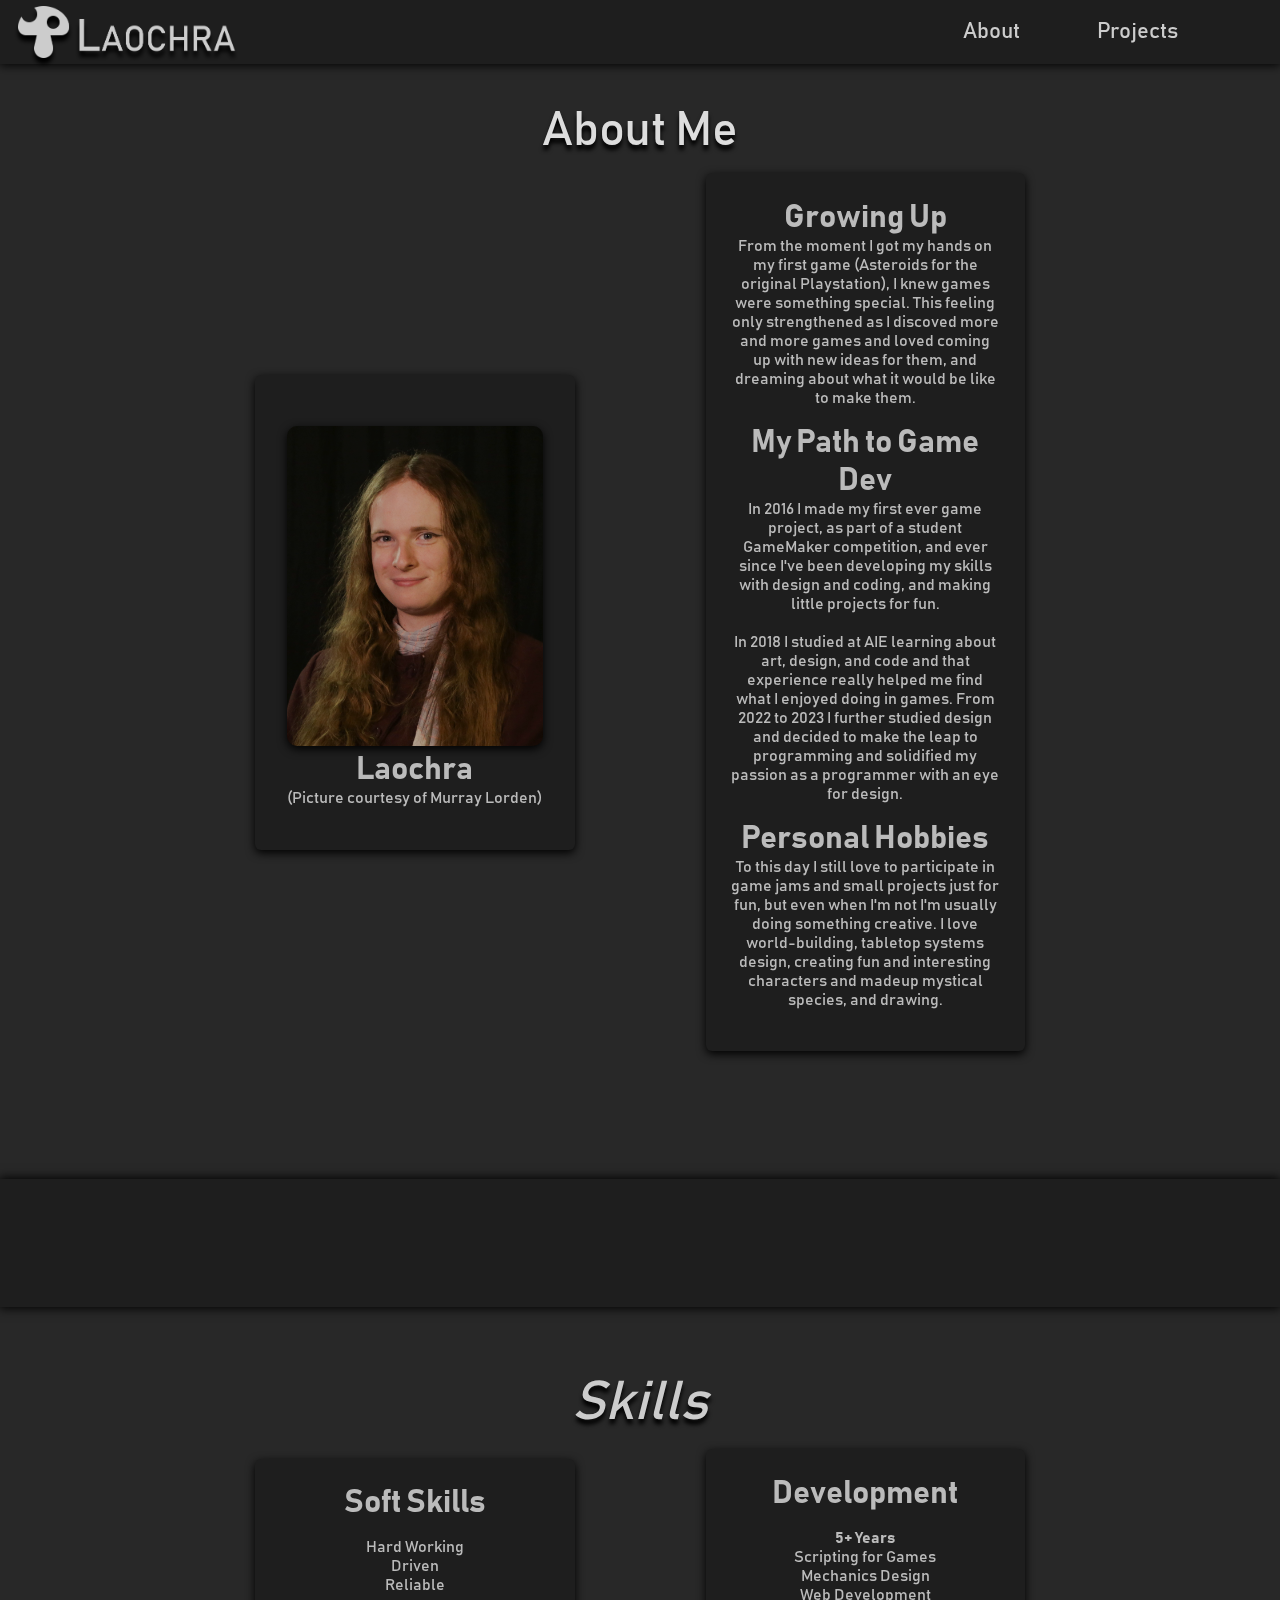
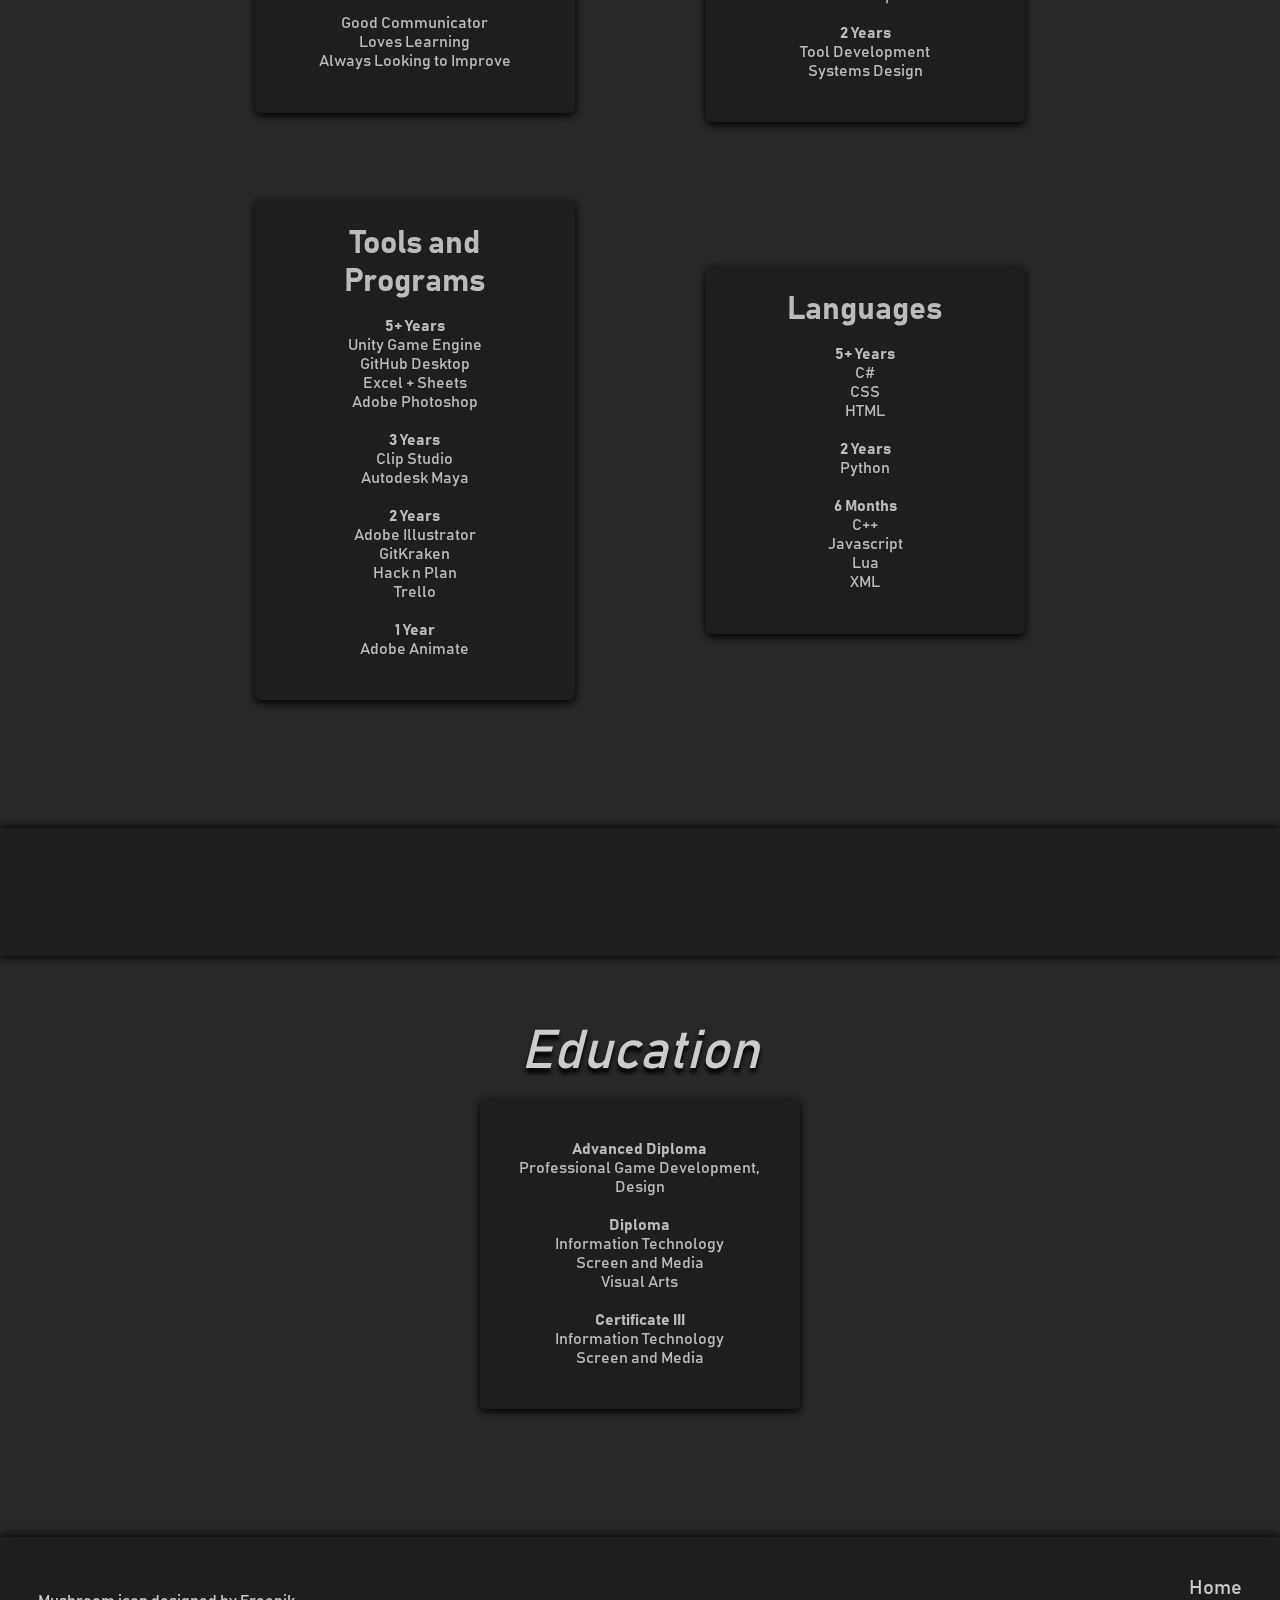
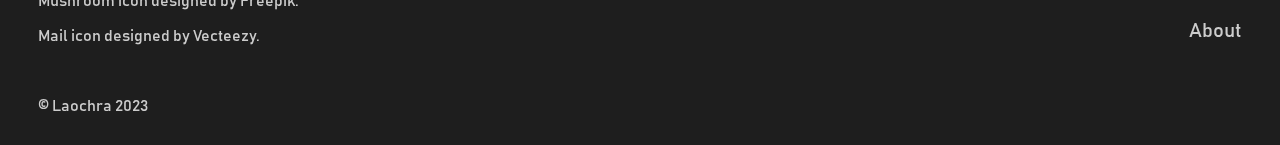
==== about.html @ 4171d8e0 "Prior Work On Website (Fresh Start)" ====
<!DOCTYPE html>
<html>
	
	<head>
		
		<title>Laochra | About Me</title>
		
		<link rel="icon" href="icons/main/mushroom.png" type="image/png">
        <link rel="apple-touch-icon" href="icons/main/mushroom.png" type="image/png">
		
		<link rel="shortcut icon" href="favicon.ico" type="image/x-icon">

		<link rel="stylesheet" href="css/main.css" type="text/css">
		
		<!-- DISABLE LOAD ANIMATIONS -->
		<script type="text/javascript">
  			
			document.addEventListener("DOMContentLoaded",function()
		  	{
    			let node = document.querySelector('.Preload');
    			node.classList.remove('Preload');
  			});
			
		</script>
		
	</head>

	<body class="Preload">
		
		<div class="Header">
			
			<a href="index.html">
				<img class="HeaderLogo" src="images/main/home-image.png" alt="Home Button">
			</a>
			
			<div class="HeaderNav">
				
				<a href="about.html">About</a>
				
				<div class="DropButton">
					
					<div class="DropButtonText" style="margin: 0 2vw">Projects</div>
					
					<div class="DropMenu">
						<br>
						<a href="projects/pathfinding-creation-tool.html">Pathing Tool</a>
						<br><br>
						<a href="projects/enemy-wave-tool.html">Wave Tool</a>
						<br><br>
					</div>
					
				</div>
				
			</div>
			
		</div>
		
		<video width="100%" height="100%" autoplay muted loop poster="images/main/backgroundVideoStandin.PNG"
		style="position:fixed; top:0; left:0; z-index:-100; filter: blur(7px) brightness(50%); object-fit: cover;">
			<source src="videos/main/background.mp4" type="video/mp4">
		</video>
		
		<div class="ProfileContainer">
			
			<div class="Title" style="margin:0;">About Me</div>

			<div class="Profile">
				<img style="margin-bottom:0;" src="images/main/Laochra.jpg" alt="Photo of Laochra">
				<h1 style="margin-bottom:0;">Laochra</h1>
				<p style="margin-top:0;"> (Picture courtesy of Murray Lorden) </p>
			</div>
			<div class="Profile">
				<h1 style="margin-bottom:0; margin-top:0;">Growing Up</h1>
				<p style="margin-top:0;">
					From the moment I got my hands on my first game (Asteroids for the original Playstation), I knew games were something special.
					This feeling only strengthened as I discoved more and more games and loved coming up with new ideas for them, and dreaming about what it would be like to make them.
				</p>

				<h1 style="margin-bottom:0; margin-top:0;">My Path to Game Dev</h1>
				<p style="margin-top:0;">
					In 2016 I made my first ever game project, as part of a student GameMaker competition, and ever since I've been developing my skills with design and coding, and making little projects for fun.
					<br><br>
					In 2018 I studied at AIE learning about art, design, and code and that experience really helped me find what I enjoyed doing in games.
					From 2022 to 2023 I further studied design and decided to make the leap to programming and solidified my passion as a programmer with an eye for design.
				</p>

				<h1 style="margin-bottom:0; margin-top:0;">Personal Hobbies</h1>
				<p style="margin-top:0;">
					To this day I still love to participate in game jams and small projects just for fun, but even when I'm not I'm usually doing something creative.
					I love world-building, tabletop systems design, creating fun and interesting characters and madeup mystical species, and drawing.
				</p>
			</div>


			<div class="Divider" style="margin:5vw 0"></div>


			<div class="Subheading">Skills</div>

			<div class="Profile">
				<h1 style="margin-bottom:0; margin-top:0;">Soft Skills</h1>
				<p>
					Hard Working
					<br>
					Driven
					<br>
					Reliable
					<br><br>
					Good Communicator
					<br>
					Loves Learning
					<br>
					Always Looking to Improve
				</p>
			</div>

			<div class="Profile">
				<h1 style="margin-bottom:0; margin-top:0;">Development</h1>
				<p>
					<b>5+ Years</b>
					<br>
					Scripting for Games
					<br>
					Mechanics Design
					<br>
					Web Development
					<br><br>

					<b>2 Years</b>
					<br>
					Tool Development
					<br>
					Systems Design
				</p>
			</div>

			<div class="Profile">
				<h1 style="margin-bottom:0; margin-top:0;">Tools and Programs</h1>
				<p>
					<b>5+ Years</b>
					<br>
					Unity Game Engine
					<br>
					GitHub Desktop
					<br>
					Excel + Sheets
					<br>
					Adobe Photoshop
					<br><br>
	
					<b>3 Years</b>
					<br>
					Clip Studio
					<br>
					Autodesk Maya
					<br><br>
					
					<b>2 Years</b>
					<br>
					Adobe Illustrator
					<br>
					GitKraken
					<br>
					Hack n Plan
					<br>
					Trello
					<br><br>
	
					<b>1 Year</b>
					<br>
					Adobe Animate
				</p>
			</div>

			<div class="Profile">
				<h1 style="margin-bottom:0; margin-top:0;">Languages</h1>
				<p>
					<b>5+ Years</b>
					<br>
					C#
					<br>
					CSS
					<br>
					HTML
					<br><br>
					
					<b>2 Years</b>
					<br>
					Python
					<br><br>

					<b>6 Months</b>
					<br>
					C++
					<br>
					Javascript
					<br>
					Lua
					<br>
					XML
				</p>
			</div>
			
			<div class="Divider" style="margin:5vw 0 5vw 0"></div>
		
			<div class="ProfileContainer" style="margin-top:0;">
				<div class="Subheading">Education</div>

				<div class="Profile">
					<p>
						<b>Advanced Diploma</b>
						<br>
						Professional Game Development, Design
						<br><br>

						<b>Diploma</b>
						<br>
						Information Technology
						<br>
						Screen and Media
						<br>
						Visual Arts
						<br><br>

						<b>Certificate III</b>
						<br>
						Information Technology
						<br>
						Screen and Media
					</p>
				</div>
			</div>

		</div>
		
		<div class="Footer">
			<div class="FootNote">
				<p>Mushroom icon designed by <a href="www.freepik.com" style="margin: 0; float: none;">Freepik</a>.</p>
				<p>Mail icon designed by <a href="https://www.vecteezy.com/free-png/email-icon" style="margin: 0; float: none;">Vecteezy</a>.</p>

				<br>

				<p>
					&copy; Laochra 2023
				</p>
			</div>
			
			<div class="FootNav">
				<a href="index.html">Home</a>
				
				<br>
				
				<a href="about.html">About</a>
				
			</div>
		</div>
		
	</body>
	
</html>
---- css/main.css ----
/* INITIALISATION */
.Preload *
{
	transition: none !important;
	-webkit-transition: none !important;
  	-moz-transition: none !important;
  	-ms-transition: none !important;
  	-o-transition: none !important;
}



/* FONTS */
@font-face
{
	font-family: "bahnschrift";
	src: url("../fonts/bahnschrift/Bahnschrift.eot?iefix") format("embedded-opentype"), url("../fonts/bahnschrift/Bahnschrift.woff") format("woff"), url("../fonts/bahnschrift/Bahnschrift.ttf") format("truetype"), url("../fonts/bahnschrift/Bahnschrift.svg#bahnschrift") format("svg");
}



/* SCROLLBAR */

::-webkit-scrollbar
{
    width:12px;
}

::-webkit-scrollbar-track
{
    background-color: #444444;
}

::-webkit-scrollbar-thumb
{
    background-color: rgb(30,30,30);
}

::-webkit-scrollbar-thumb:hover
{
    background-color: #000000;
}



html
{
	scroll-behavior: smooth;
}

body
{
	padding:0;
	margin:0;

	font-family:bahnschrift, sans-serif;
	font-weight: 400;
	background-color:rgba(40,40,40,1.00);
}

.Header
{
	position:fixed;
	top:0;
	z-index: 1;
	
	height:5vw;
	width:100%;
	
	background-color:rgb(30,30,30);
	box-shadow: 0 0 10px 1px black;
}

.HeaderLogo
{
	position:relative;
	float:left;
	margin-top:0.5vw;
	margin-left:2vh;
	height:80%;
	filter:drop-shadow(0 6px 2px black) brightness(80%);
	transition-duration: 0.2s;
}

.HeaderLogo:hover
{
	filter:drop-shadow(0 6px 2px black) brightness(90%);
	margin-left: 2.75vh;
}

.HeaderNav
{
	position:relative;
	float:right;
	
	padding:0;
	margin-right:4vw;
	overflow:hidden;
	
	text-align:center;
	font-size:22px;
	
	color:#cccccc;
}

.HeaderNav a
{
	position:relative;
	float:left;
	margin-top:1.5vw;
	margin-left:2vw;
	margin-right:2vw;
	
	color:#cccccc;
	text-decoration:none;
	transition-duration:0.1s;
}

.HeaderNav a:hover
{
	color:#eeeeee;
	transform:scale(1.1);
}

.DropButton
{
	position:relative;
	float:left;
	padding-top: 0.5vw;
	margin-top:1vw;
	margin-left:2vw;
	margin-right:2vw;
	margin-bottom: 0.5vw;
	
	border-radius:6px;
}

.DropButton:hover
{
	cursor:default;
	
	color:#eeeeee;
	background-color:rgb(30,30,30);
	box-shadow: 0 2px 5px black;
}

.DropButton:hover .DropMenu
{
	display:block;
}

.DropMenu
{
	cursor:default;
	display:none;
	
	font-size: 16px;
	text-align: center;
}

.DropMenu a
{
	float:none;
	margin:0;

	color:#cccccc;
	transition-duration: 0.15s;
}

.DropMenu a:hover
{
	color:#eeeeee;
	font-size: 17px;
}

.LandingContainer
{
	text-align:center;
}

.Title
{
	position:relative;
	display: inline-block;
	margin:25vh 0 0 0;
	width:100%;
	color:#dddddd;
	font-size: 48px;
	filter:drop-shadow(0 5px 2px black);
}

.Subtitle
{
	text-align: center;
	margin-top:0;

	color:#bbbbbb;
	font-style:italic;
	font-size: 30px;
	filter:drop-shadow(0 5px 2px black);
}

.Button
{
	position:relative;
	padding: 1vw 3vw;
	display: inline-block;
	margin-top: 10vh;
	
	font-size: 26px;
	text-align:center;
	
	border-radius:6px;
	color:#cccccc;
	background-color:rgb(30,30,30);
	box-shadow: 0 2px 5px black;
	
	transition-duration: 0.3s;
}

.Button:hover
{
	cursor:pointer;
	transform:scaleX(1.1);
	
	color:#dddddd;
	background-color:rgb(32,32,32);
}

.ScrollTarget
{
	position:relative;
	float:left;
	top:37.5vw;
}

.SocialMediaMenu
{
	position:absolute;
	top:45vh;
	left:1vw;
}

.SocialMediaMenu a
{
	text-decoration: none;
}

.SocialMediaButton
{
	position: relative;
	left: 0;
	height:5vw;
	filter: drop-shadow(0 4px 2px black) brightness(80%);
	margin-bottom: 2vh;
	transition-duration: 0.3s;
}

.SocialMediaButton:hover
{
	left: 1vw;
	filter:drop-shadow(0 4px 2px black) brightness(90%);
}

.Divider
{
	position:relative;
	float:left;
	width:100%;
	height:10vw;
	box-shadow: 0 0 10px 1px black;
	
	background-color:rgb(30,30,30);
}

.Paragraph
{
	position:relative;
	float:center;
	overflow: hidden;
	margin-left:37.5vw;
	margin-right:37.5vw;
	
	width:25vw;
	
	color:#cccccc;
}

.Paragraph h1
{
	text-align: center;
	margin-top: 2vw;
	margin-bottom:1vw;
	font-size: 60px;
	font-style: italic;
	filter:drop-shadow(0 6px 3px black);
}

.Subheading
{
	margin-top:0vw;
	text-align: center;
	font-style: italic;
	
	color:#cccccc;
	font-size: 54px;
	filter:drop-shadow(0 5px 2px black);
}

.ArticlesContainer
{
	position:relative;
	float:left;
	
	width:100%;
	
	text-align: center;
}

.Article
{
	display:inline-block;
	margin: 2vw 3vw 6vw;
	padding:2vw;
	
	height:auto;
	width:20vw;
	
	border-radius:10px;
	text-align: left;
	color:#bbbbbb;
	background-color:rgb(30,30,30);
	filter:drop-shadow(0 4px 2px black);
	transition-duration: 0.1s;
}

.Article:hover
{
	transform: scale(1.05);
	cursor: default;
}

.Article img
{
	width:20vw;
	filter:drop-shadow(0 4px 2px black)brightness(80%);
}

.Article a
{
	position:relative;
	float: left;
	margin-top:1vw;
	
	color:#cccccc;
	font-size: 18px;
	text-decoration:none;
	transition-duration: 0.1s;
}

.Article a:hover
{
	margin-left:0.3vw;
	
	color:#eeeeee;
}

.TagContainer
{
	float:left;
	margin-top:1vw;
	
	width:100%;
	text-align:center;
}

.Tag
{
	display:inline-block;
	margin:0.5vw 0.2vw 0;
	padding: 1px 10px;
	
	color:rgb(30,30,30);
	font-weight:1000;
	border-radius:25px;
	background-color:#bbbbbb;
	filter:drop-shadow(0 4px 2px black);
}

.ProfileContainer
{
	margin-top:8vw;
	position:relative;
	float:left;
	text-align:center;
	
	width:100%;
}

.Profile
{
	display:inline-block;
	padding:2vw;
	margin:1vw 5vw 5vw;
	
	width:21vw;
	
	border-radius:6px;
	text-align:center;
	vertical-align:middle;
	color:#bbbbbb;
	background-color:rgb(30,30,30);
	filter:drop-shadow(0 3px 5px black);
	transition-duration: 0.1s;
}

#WideProfile
{
	width:35vw;
	margin:1vw 15vw 5vw;
}

.Profile:hover
{
	cursor:default;
	transform:scale(1.05);
}

.Profile img
{
	display:inline-block;
	margin:2vw 0;
	
	width:20vw;
	
	border-radius:10px;
	filter:brightness(80%) drop-shadow(0 3px 5px black);
}

.Profile h1, h3
{
	margin:0;
}

.Profile p
{
	text-align: center;
}

.Profile:hover p
{
	opacity:1;
}

.Profile a
{
	color:#bbbbbb;
	text-decoration: none;
	font-size: 1.7vw;
	transition-duration: 0.1s;
}

.Profile a:hover
{
	color:#dddddd;
}

.ProfileButtonsContainer
{
	width:inherit;
	text-align:center;
}

.ProfileButtonsContainer a
{
	text-decoration: none;
}

.ProfileButton
{
	display:inline-block !important;
	margin:0 1vw !important;
	
	width:4vw !important;
	
	filter:brightness(70%) drop-shadow(0 3px 5px black) !important;
	transition-duration: 0.2s !important;
}

.ProfileButton:hover
{
	transform:scale(1.1) !important;
	filter:brightness(80%) drop-shadow(0 3px 5px black) !important;
}

.Footer
{
	position:relative;
	float:left;
	
	margin-top:5vw;
	padding: 3vw 0 1vw;
	width:100%;
	height:auto;
	
	color: #cccccc;
	background-color: rgb(30 30 30);
	box-shadow:0 0 10px 1px black;
}

.FootNote
{
	position:relative;
	float:left;
	margin-left: 3vw;
	
	width:40vw;
}

.FootNav
{
	position:relative;
	float:right;
	margin-right:3vw;
	
	font-size:20px;
	text-align:right;
}

.Footer a
{
	float:right;
	position:relative;
	margin-bottom:1.5vw;
	
	color:#cccccc;
	text-decoration: none;
	transition-duration: 0.1s;
}

.Footer a:hover
{
	margin-right:0.5vw;
	color:#eeeeee;
}

/* SMALL SCREEN ADJUSTMENTS */
@media all and (max-width: 1200px), handheld
{
	.HeaderNav
	{
		font-size:2vw;
	}
	
	.SocialMediaMenu
	{
		top:40vh;
	}
	
	.Button
	{
		margin-bottom: 10vw;
	}
	
	.Paragraph
	{
		margin-left:15vw;
		width:70vw;
		height:auto;
	}
	
	
	.Subheading
	{
		margin-bottom: 3vw;
	}
	
	.Article
	{
		width:50vw;
		margin: 3vw 0;
	}
	
	.Article:hover
	{
		transform: scale(1.2);
	}
	
	.Article img
	{
		width:50vw;
	}
	
	.Profile
	{
		width:40vw;
		padding:4vw;
	}
	
	#WideProfile
	{
		width:60vw;
		margin:1vw 15vw 5vw;
	}
	
	.Profile img
	{
		width:40vw;
	}
	
	.Profile a
	{
		font-size:3vw;
	}
	
	.ProfileButton
	{
		width:7vw !important;
		margin:0 2vw !important;
	}
	
	.FootNote
	{
		width:60vw;
	}
}

/* PORTRAIT MODE ADJUSTMENTS */
@media all and (orientation:portrait)
{
	body *
	{
		transform: none;
	}
	
	.Header
	{
		height:25vw;
	}
	
	.HeaderLogo
	{
		margin-top:2vw;
		float:none;
		align-self: center;
		height:50%;
	}
	
	.HeaderNav
	{
		font-size:5vw;
		margin-top:0.5vw;
	}
	
	.DropButton
	{
		margin:0 6vw;
	}
	
	.DropButtonText
	{
		padding:1vw 6vw 0;
	}
	
	.DropMenu
	{
		font-size:4vw;
	}
	
	.DropMenu a:hover
	{
		font-size:4vw;
	}
	
	.Title
	{
		position:relative;
		display: inline-block;
		margin:25vh 0 0 0;
		width:100%;
		color:#bbbbbb;
		font-size: 100px;
		filter:drop-shadow(0 5px 2px black);
	}
	
	.Subtitle
	{
		font-size:6vw;
		margin-bottom:20vh;
	}
	
	.Button
	{
		top:-20vh;
		width:30vw;
		padding: 2vh 3vh;
		font-size:5vw;
	}
	
	.ScrollTarget
	{
		top:10vh;
	}

	.Paragraph h1
	{
		font-size:12vw;
	}
	
	.Paragraph
	{
		font-size:4vw;
	}
	
	.SocialMediaMenu
	{
		top:70vh;
		left:auto;
		right:0;
	}
	
	.SocialMediaButton
	{
		height:10vw;
		left:auto;
		right:2vw;
	}
	
	.SocialMediaButton:hover
	{
		left:auto;
		right:4vw;
	}
	
	.Paragraph h1
	{
		text-align: center;
	}
	
	.Subheading
	{
		margin-bottom: 3vw;
		font-size:12vw;
		font-weight:10000px;
	}
	
	.Article
	{
		width:70vw;
		margin: 8vw 0;
		padding:4vw 8vw;
		font-size:4vw;
	}
	
	.Article:hover
	{
		transform: none;
	}
	
	.Article img
	{
		width:70vw;
	}
	
	.Article a
	{
		margin-top:3vw;
		font-size:5vw;
	}
	
	.ProfileContainer
	{
		margin-top:35vw;
	}
	
	.Profile, #WideProfile
	{
		width:75vw;
		margin:0 0 15vw;

		padding:7.5vw;
	}
	
	.Profile:hover
	{
		transform:none;
	}
	
	.Profile img
	{
		width:75vw;
	}
	
	.Profile a
	{
		font-size:6vw;
	}
	
	.Profile h1
	{
		font-size: 8vw;
	}
	
	.Profile h3
	{
		font-size:4vw;
	}
	
	.Profile p
	{
		font-size:4vw;
	}
	
	.ProfileButton
	{
		width:15vw !important;
		margin:0 4vw 3vw !important;
	}
	
	.FootNote
	{
		font-size:3vw;
	}
	
	.FootNav
	{
		font-size:4vw;
	}
	
	.FootNav a
	{
		margin-bottom:4vw;
	}
}
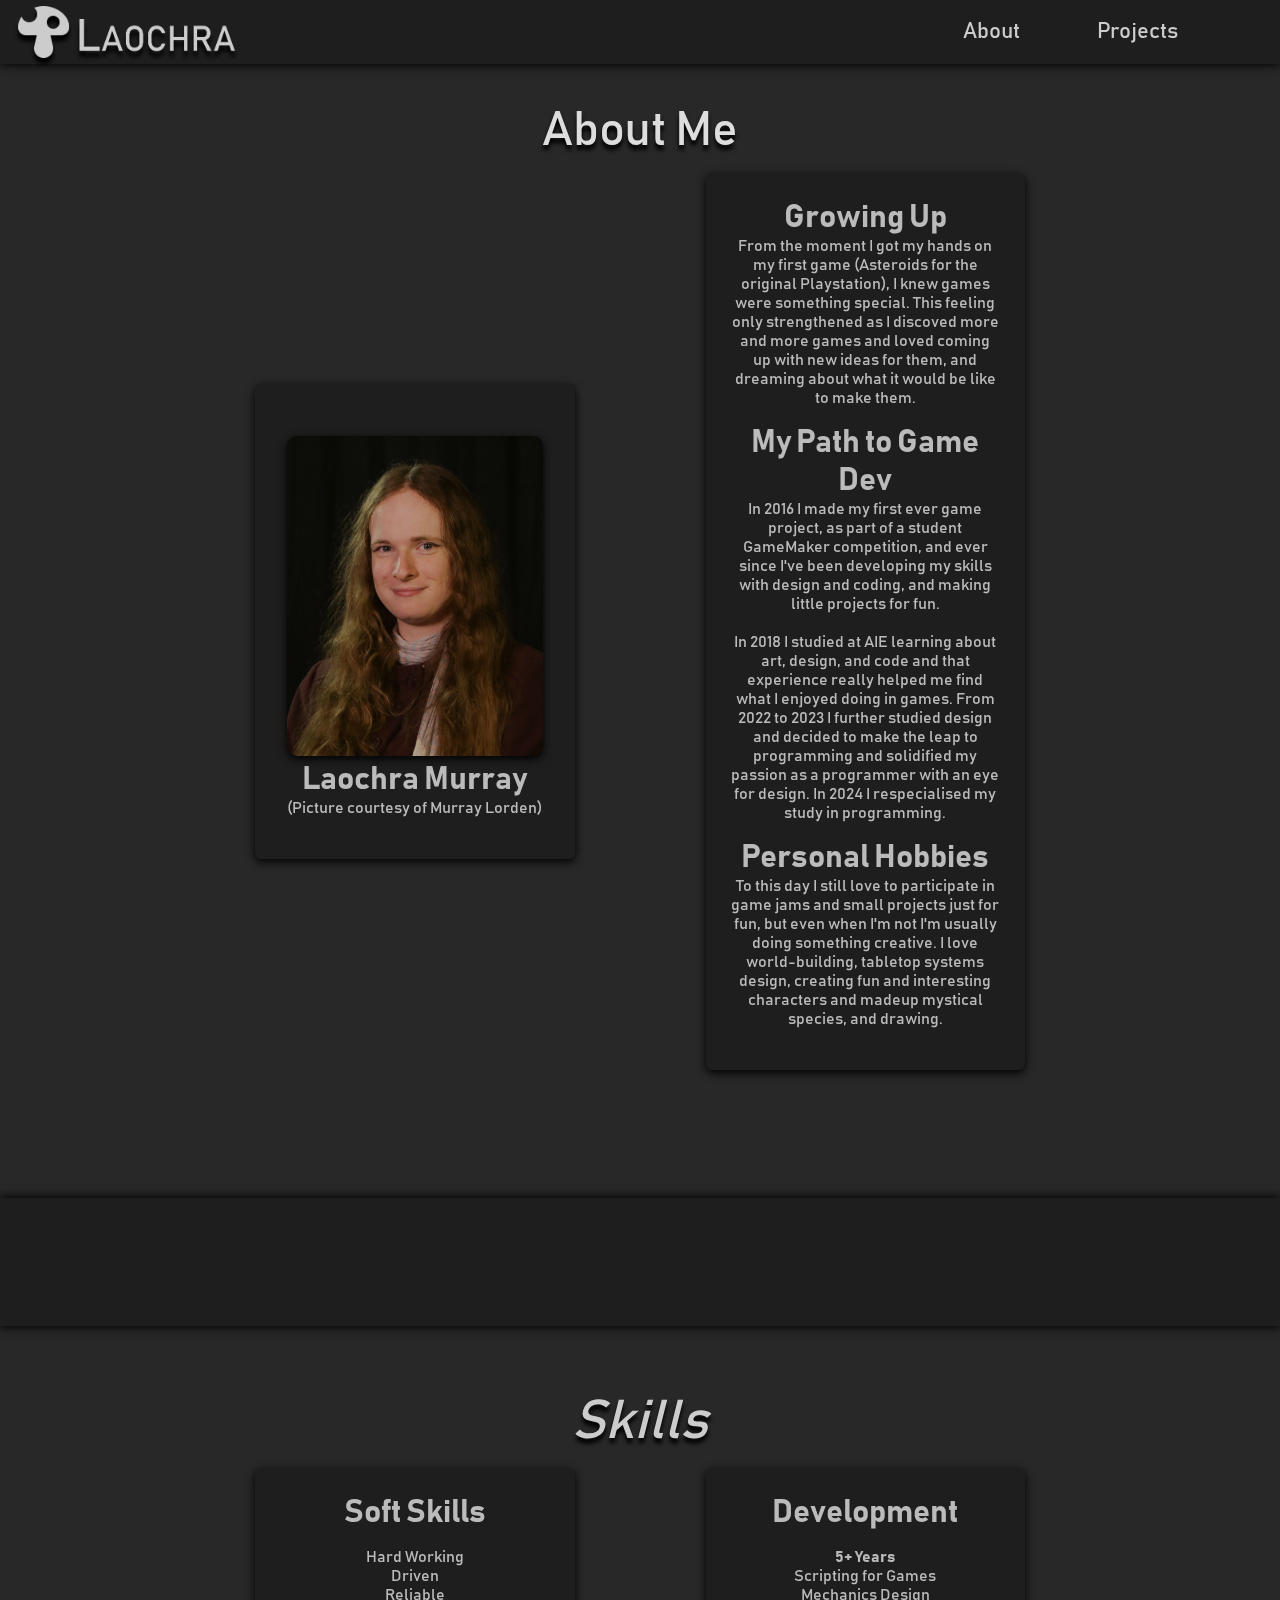
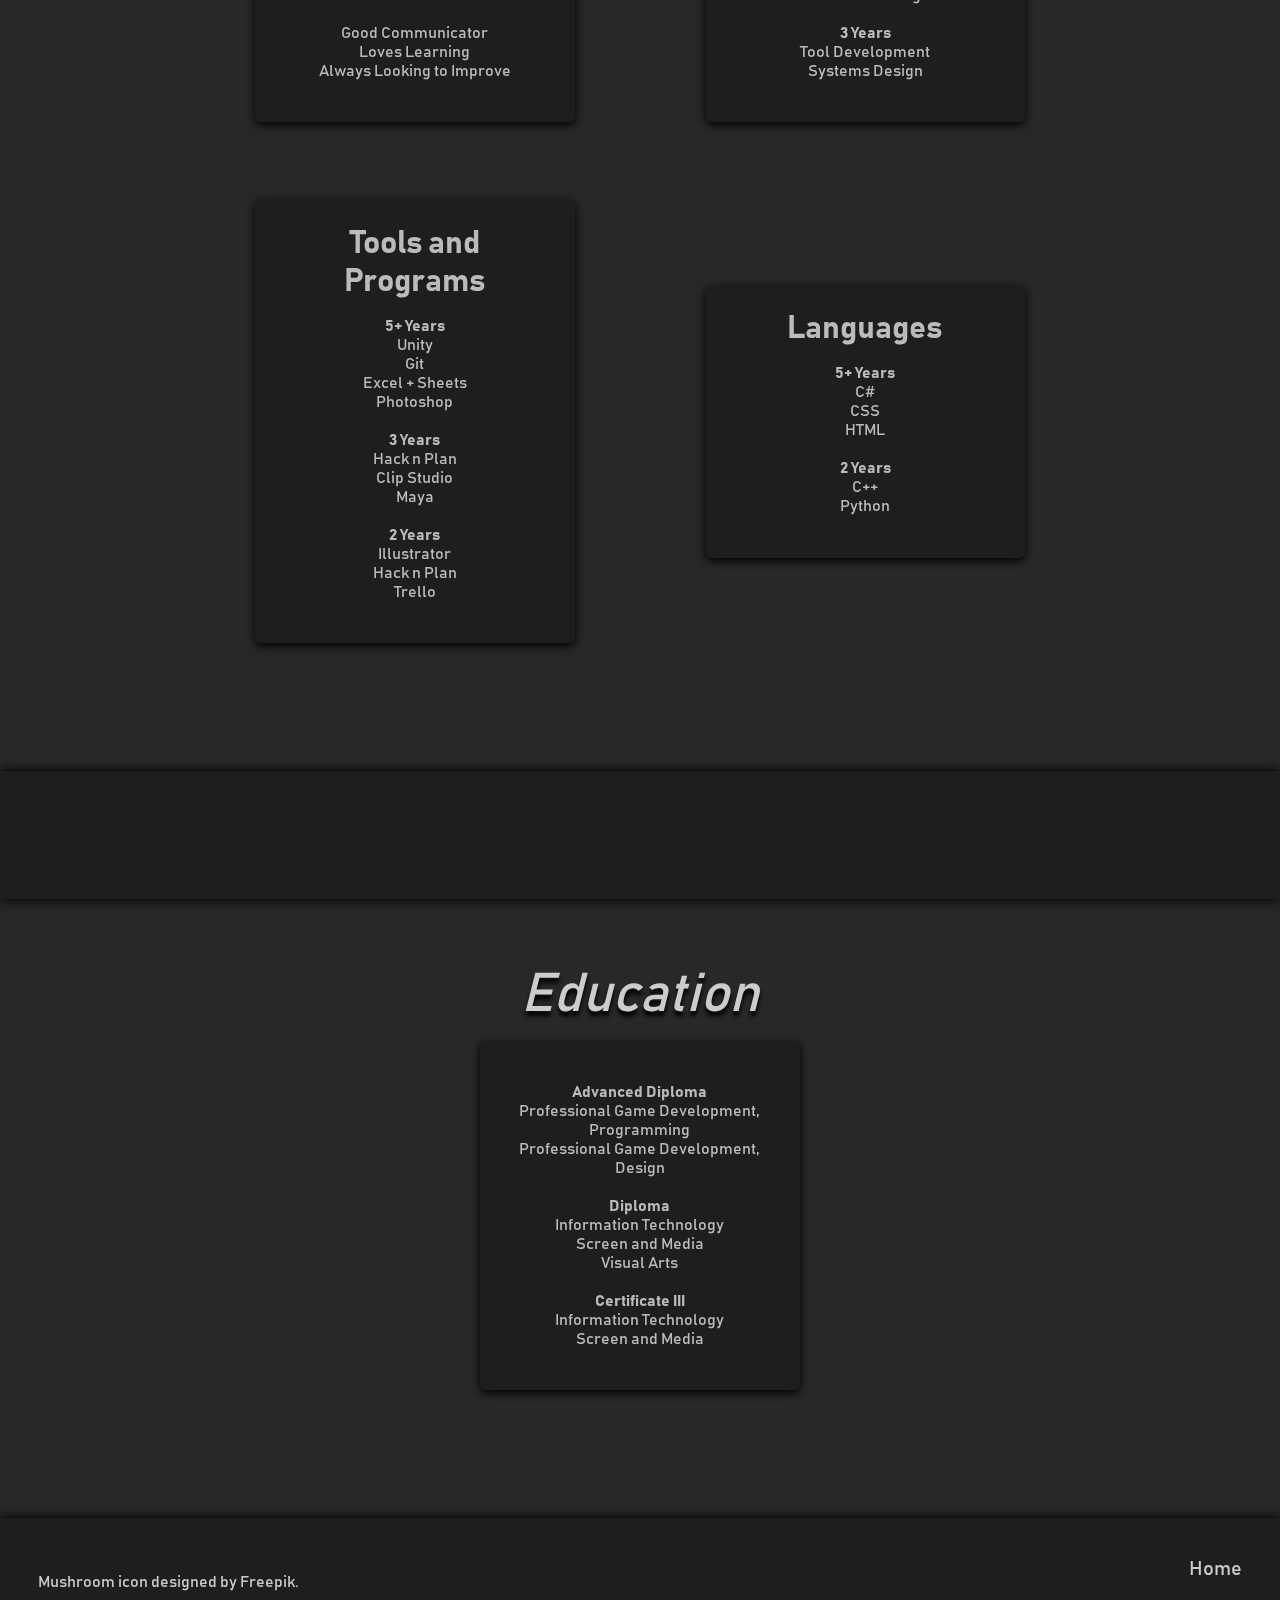
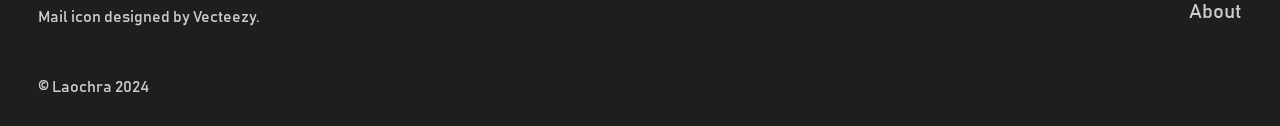
==== commit 64402c5c: "Tweaked some wording and updated info" ====
--- a/about.html
+++ b/about.html
@@ -66,7 +66,7 @@
 
 			<div class="Profile">
 				<img style="margin-bottom:0;" src="images/main/Laochra.jpg" alt="Photo of Laochra">
-				<h1 style="margin-bottom:0;">Laochra</h1>
+				<h1 style="margin-bottom:0;">Laochra Murray</h1>
 				<p style="margin-top:0;"> (Picture courtesy of Murray Lorden) </p>
 			</div>
 			<div class="Profile">
@@ -82,6 +82,7 @@
 					<br><br>
 					In 2018 I studied at AIE learning about art, design, and code and that experience really helped me find what I enjoyed doing in games.
 					From 2022 to 2023 I further studied design and decided to make the leap to programming and solidified my passion as a programmer with an eye for design.
+					In 2024 I respecialised my study in programming.
 				</p>
 
 				<h1 style="margin-bottom:0; margin-top:0;">Personal Hobbies</h1>
@@ -122,11 +123,9 @@
 					Scripting for Games
 					<br>
 					Mechanics Design
-					<br>
-					Web Development
-					<br><br>
-
-					<b>2 Years</b>
+					<br><br>
+
+					<b>3 Years</b>
 					<br>
 					Tool Development
 					<br>
@@ -139,36 +138,31 @@
 				<p>
 					<b>5+ Years</b>
 					<br>
-					Unity Game Engine
-					<br>
-					GitHub Desktop
+					Unity
+					<br>
+					Git
 					<br>
 					Excel + Sheets
 					<br>
-					Adobe Photoshop
+					Photoshop
 					<br><br>
 	
 					<b>3 Years</b>
 					<br>
+					Hack n Plan
+					<br>
 					Clip Studio
 					<br>
-					Autodesk Maya
+					Maya
 					<br><br>
 					
 					<b>2 Years</b>
 					<br>
-					Adobe Illustrator
-					<br>
-					GitKraken
+					Illustrator
 					<br>
 					Hack n Plan
 					<br>
 					Trello
-					<br><br>
-	
-					<b>1 Year</b>
-					<br>
-					Adobe Animate
 				</p>
 			</div>
 
@@ -186,18 +180,9 @@
 					
 					<b>2 Years</b>
 					<br>
+					C++
+					<br>
 					Python
-					<br><br>
-
-					<b>6 Months</b>
-					<br>
-					C++
-					<br>
-					Javascript
-					<br>
-					Lua
-					<br>
-					XML
 				</p>
 			</div>
 			
@@ -209,6 +194,8 @@
 				<div class="Profile">
 					<p>
 						<b>Advanced Diploma</b>
+						<br>
+						Professional Game Development, Programming
 						<br>
 						Professional Game Development, Design
 						<br><br>
@@ -241,7 +228,7 @@
 				<br>
 
 				<p>
-					&copy; Laochra 2023
+					&copy; Laochra 2024
 				</p>
 			</div>
 			
--- a/css/main.css
+++ b/css/main.css
@@ -678,7 +678,7 @@
 		display: inline-block;
 		margin:25vh 0 0 0;
 		width:100%;
-		color:#bbbbbb;
+		color:#dddddd;
 		font-size: 100px;
 		filter:drop-shadow(0 5px 2px black);
 	}
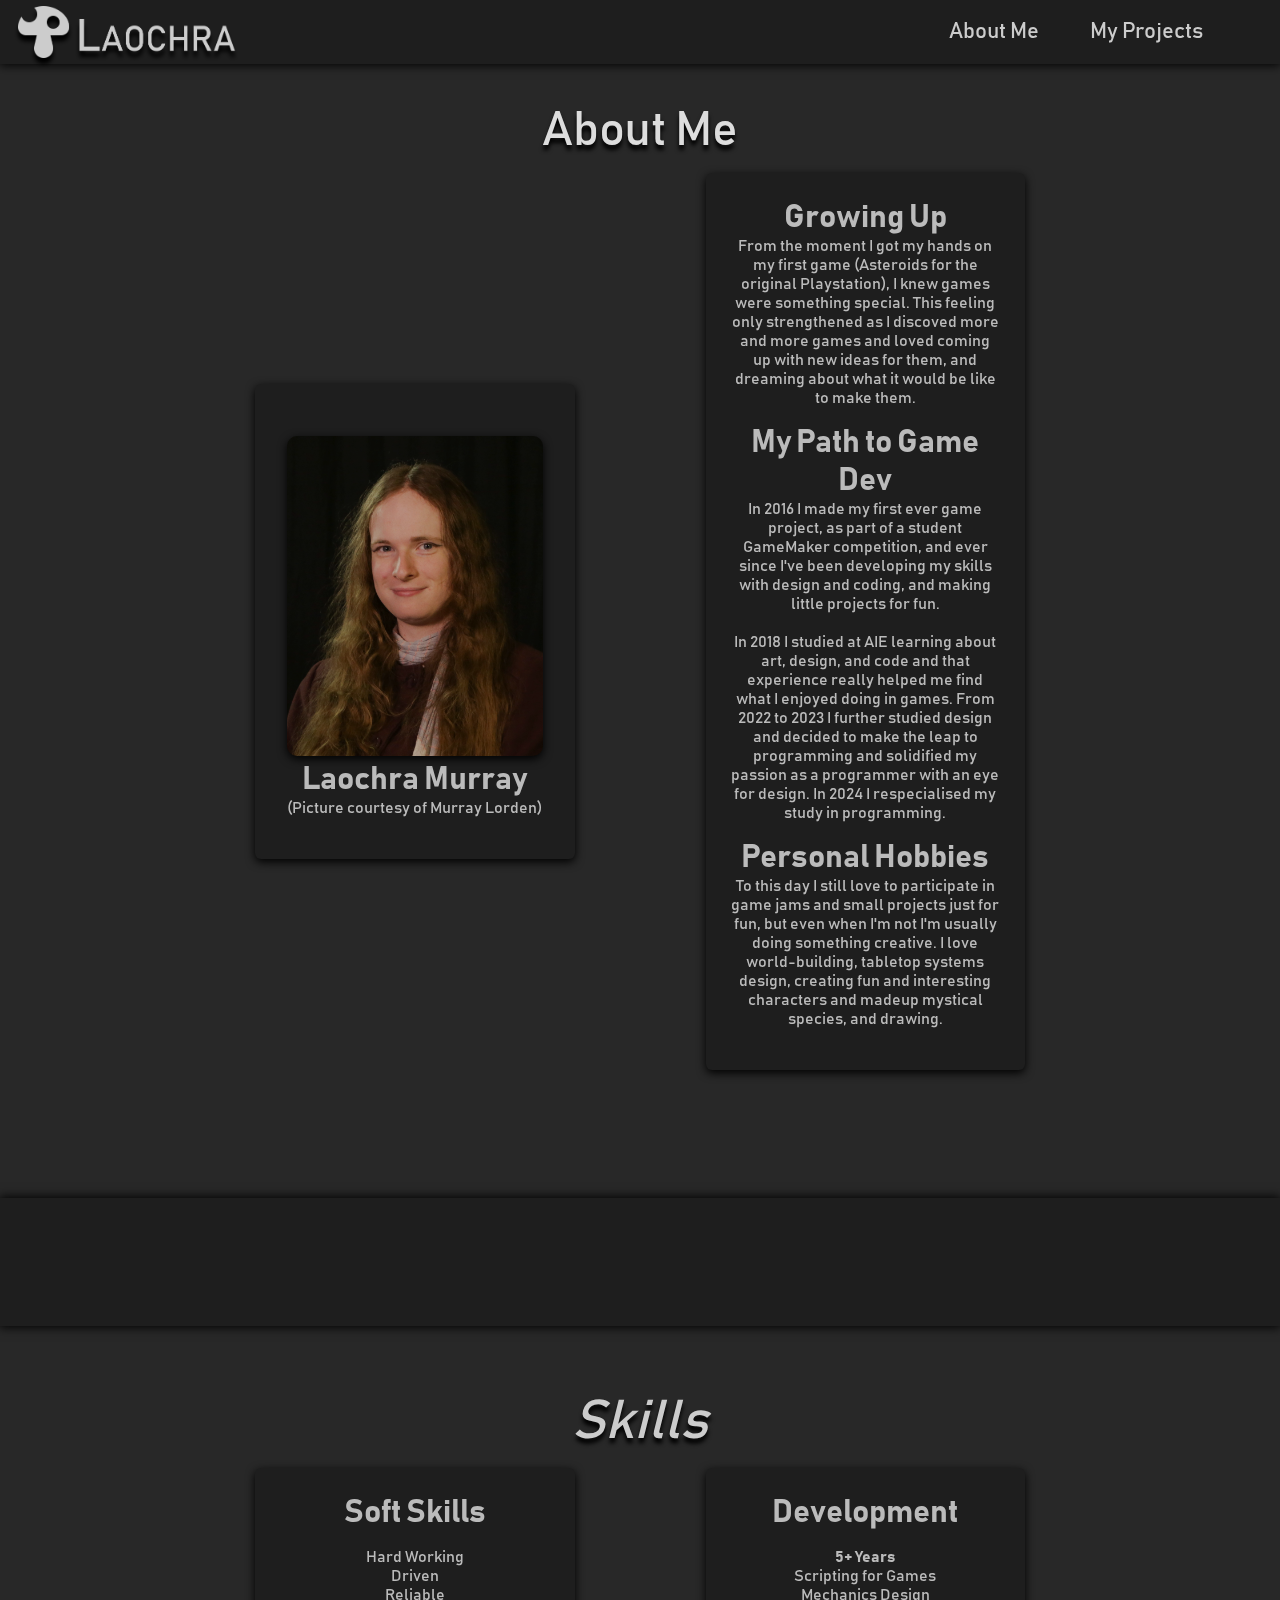
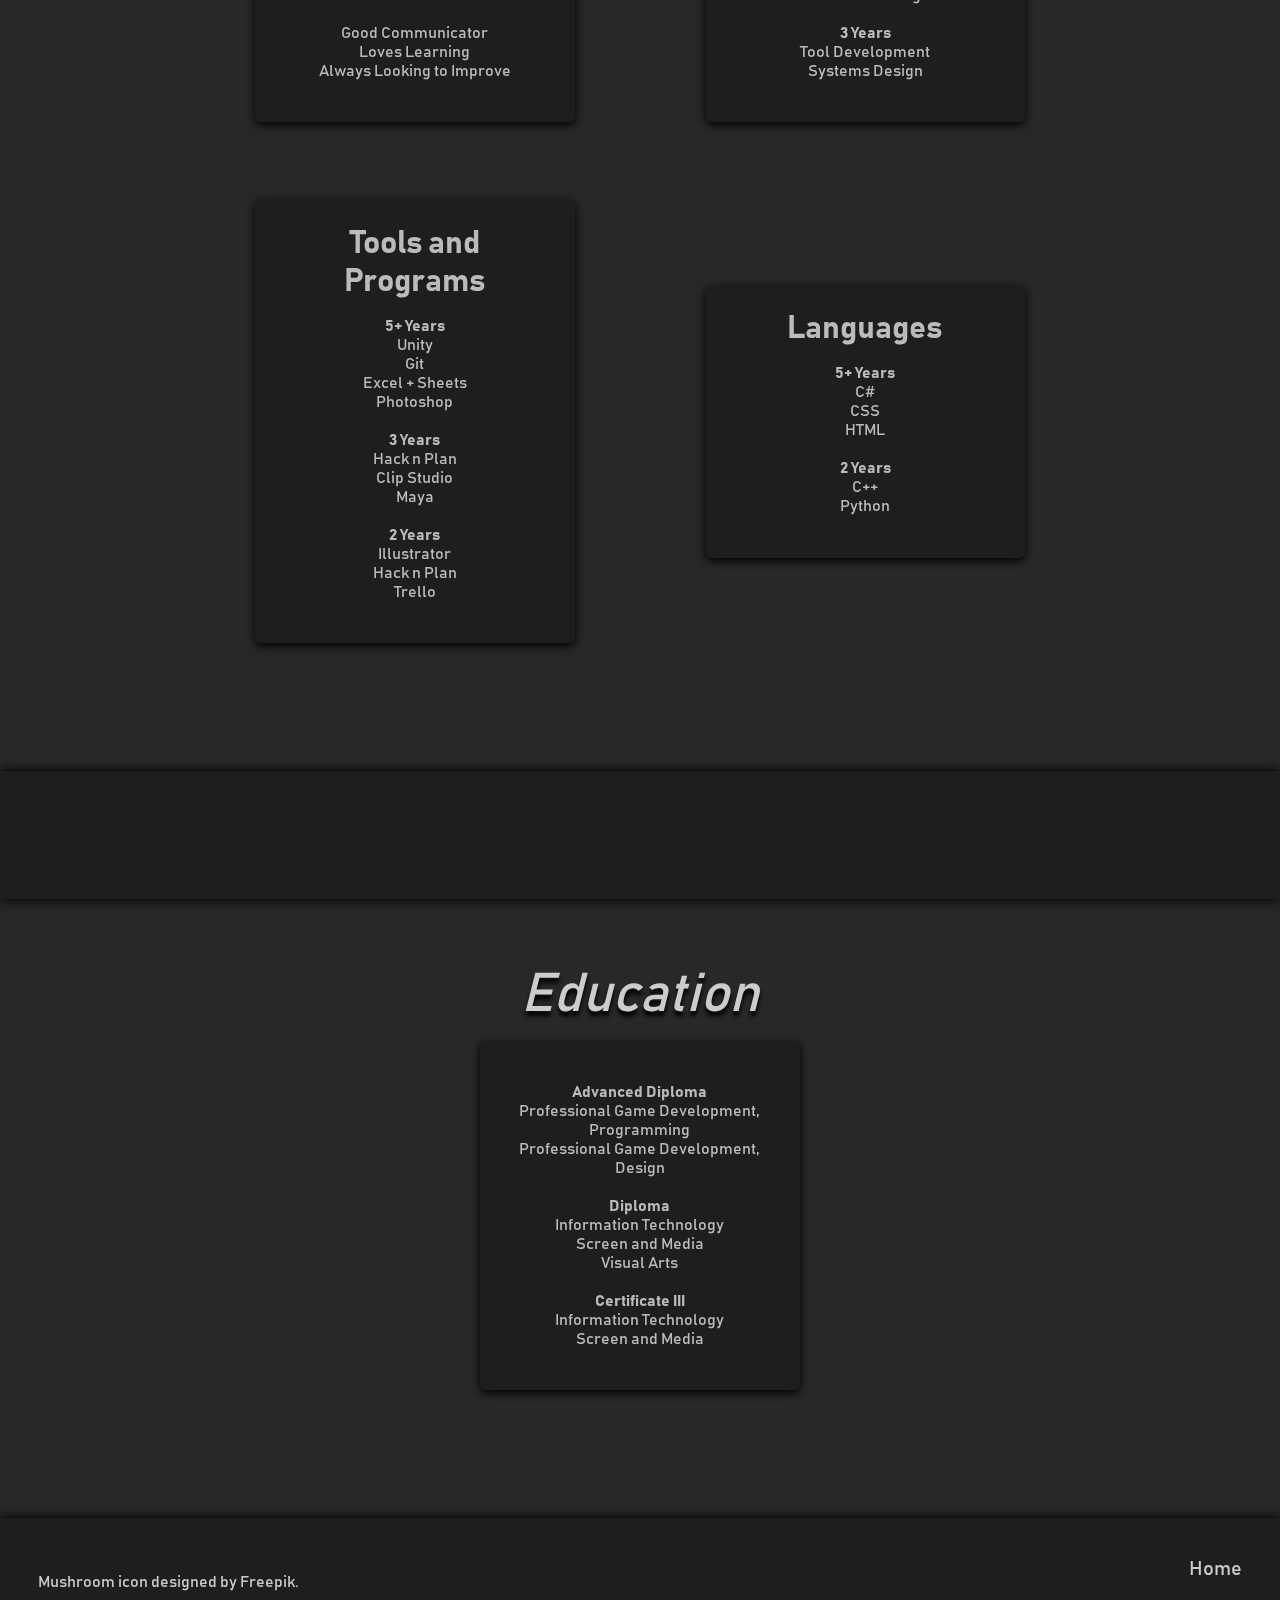
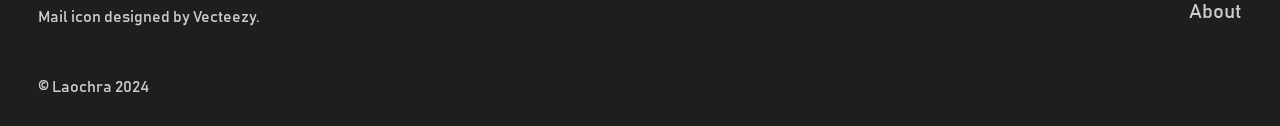
==== commit c360a998: "Adjusted Layouts and Added Placeholders for New Articles" ====
--- a/about.html
+++ b/about.html
@@ -35,21 +35,8 @@
 			
 			<div class="HeaderNav">
 				
-				<a href="about.html">About</a>
-				
-				<div class="DropButton">
-					
-					<div class="DropButtonText" style="margin: 0 2vw">Projects</div>
-					
-					<div class="DropMenu">
-						<br>
-						<a href="projects/pathfinding-creation-tool.html">Pathing Tool</a>
-						<br><br>
-						<a href="projects/enemy-wave-tool.html">Wave Tool</a>
-						<br><br>
-					</div>
-					
-				</div>
+				<a href="about.html">About Me</a>
+				<a href="index.html#Projects">My Projects</a>
 				
 			</div>
 			
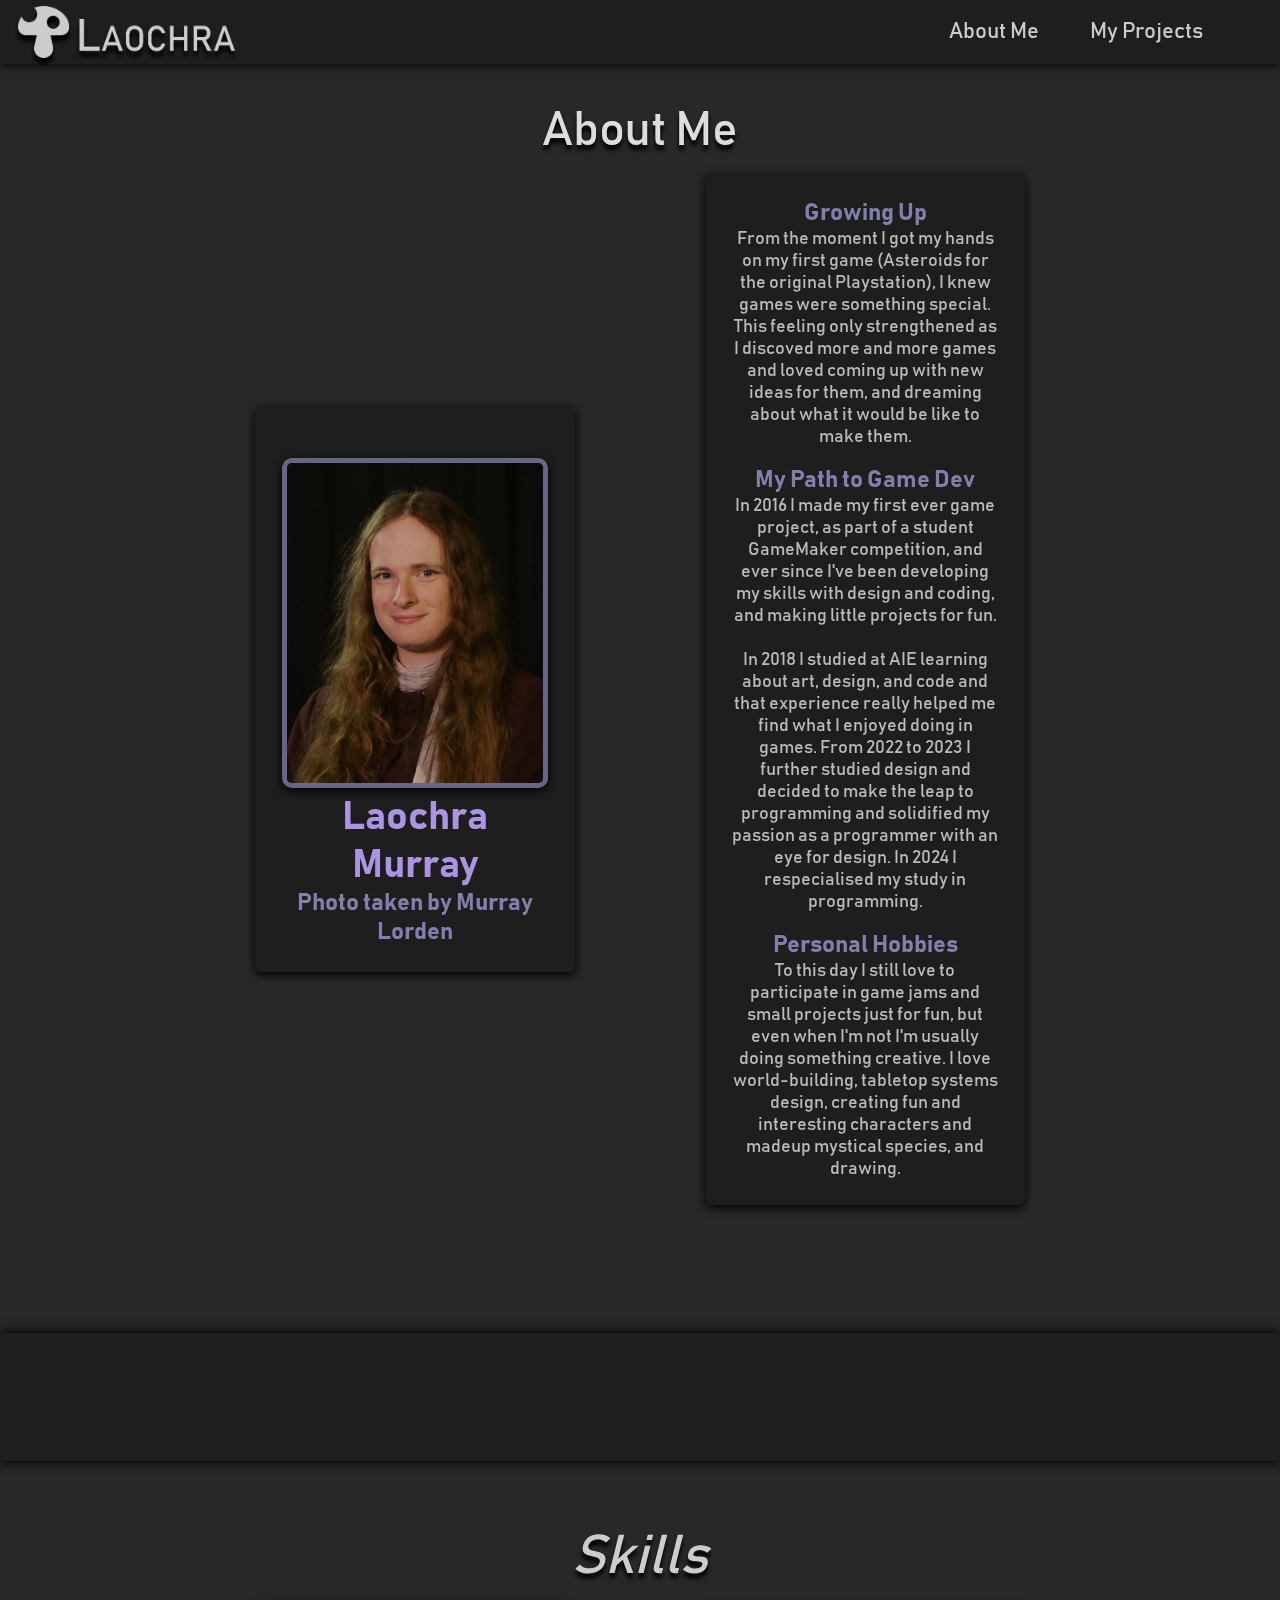
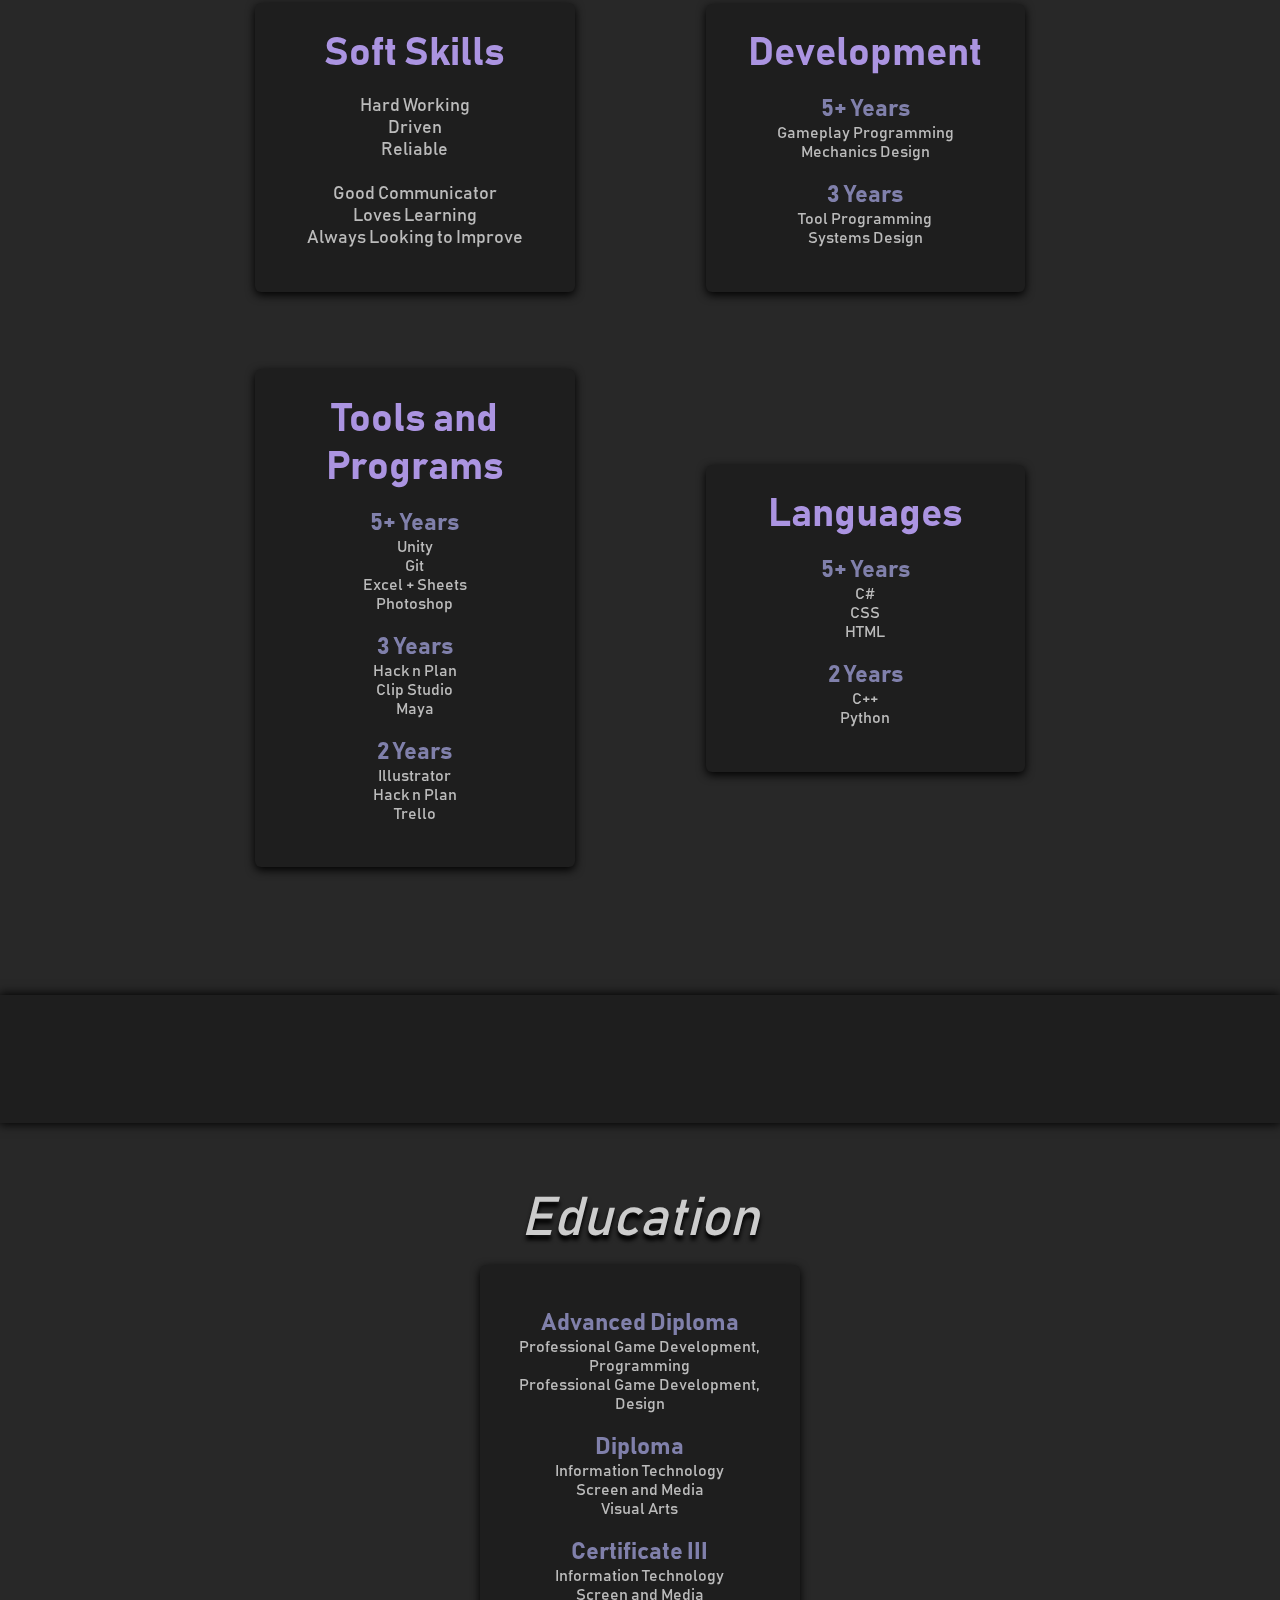
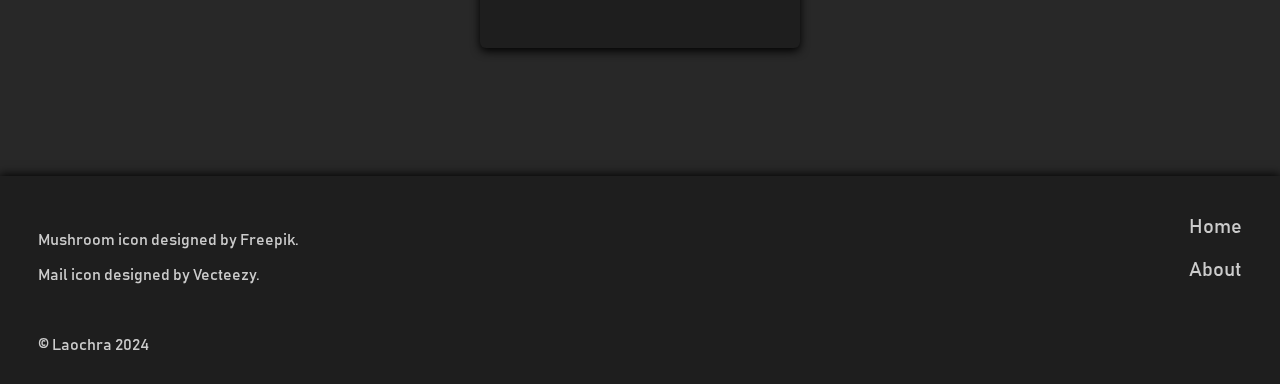
==== commit a455845d: "Added Colours and Placeholder Pages" ====
--- a/about.html
+++ b/about.html
@@ -54,16 +54,16 @@
 			<div class="Profile">
 				<img style="margin-bottom:0;" src="images/main/Laochra.jpg" alt="Photo of Laochra">
 				<h1 style="margin-bottom:0;">Laochra Murray</h1>
-				<p style="margin-top:0;"> (Picture courtesy of Murray Lorden) </p>
-			</div>
-			<div class="Profile">
-				<h1 style="margin-bottom:0; margin-top:0;">Growing Up</h1>
+				<h3 style="margin-top:0;"> Photo taken by Murray Lorden </h3>
+			</div>
+			<div class="Profile">
+				<h3 style="margin-bottom:0; margin-top:0;">Growing Up</h3>
 				<p style="margin-top:0;">
 					From the moment I got my hands on my first game (Asteroids for the original Playstation), I knew games were something special.
 					This feeling only strengthened as I discoved more and more games and loved coming up with new ideas for them, and dreaming about what it would be like to make them.
 				</p>
 
-				<h1 style="margin-bottom:0; margin-top:0;">My Path to Game Dev</h1>
+				<h3 style="margin-bottom:0; margin-top:0;">My Path to Game Dev</h3>
 				<p style="margin-top:0;">
 					In 2016 I made my first ever game project, as part of a student GameMaker competition, and ever since I've been developing my skills with design and coding, and making little projects for fun.
 					<br><br>
@@ -72,8 +72,8 @@
 					In 2024 I respecialised my study in programming.
 				</p>
 
-				<h1 style="margin-bottom:0; margin-top:0;">Personal Hobbies</h1>
-				<p style="margin-top:0;">
+				<h3 style="margin-bottom:0; margin-top:0;">Personal Hobbies</h3>
+				<p style="margin-top:0; margin-bottom:0">
 					To this day I still love to participate in game jams and small projects just for fun, but even when I'm not I'm usually doing something creative.
 					I love world-building, tabletop systems design, creating fun and interesting characters and madeup mystical species, and drawing.
 				</p>
@@ -105,16 +105,14 @@
 			<div class="Profile">
 				<h1 style="margin-bottom:0; margin-top:0;">Development</h1>
 				<p>
-					<b>5+ Years</b>
-					<br>
-					Scripting for Games
+					<h3>5+ Years</h3>
+					Gameplay Programming
 					<br>
 					Mechanics Design
 					<br><br>
 
-					<b>3 Years</b>
-					<br>
-					Tool Development
+					<h3>3 Years</h3>
+					Tool Programming
 					<br>
 					Systems Design
 				</p>
@@ -123,8 +121,7 @@
 			<div class="Profile">
 				<h1 style="margin-bottom:0; margin-top:0;">Tools and Programs</h1>
 				<p>
-					<b>5+ Years</b>
-					<br>
+					<h3>5+ Years</h3>
 					Unity
 					<br>
 					Git
@@ -134,8 +131,7 @@
 					Photoshop
 					<br><br>
 	
-					<b>3 Years</b>
-					<br>
+					<h3>3 Years</h3>
 					Hack n Plan
 					<br>
 					Clip Studio
@@ -143,8 +139,7 @@
 					Maya
 					<br><br>
 					
-					<b>2 Years</b>
-					<br>
+					<h3>2 Years</h3>
 					Illustrator
 					<br>
 					Hack n Plan
@@ -156,8 +151,7 @@
 			<div class="Profile">
 				<h1 style="margin-bottom:0; margin-top:0;">Languages</h1>
 				<p>
-					<b>5+ Years</b>
-					<br>
+					<h3>5+ Years</h3>
 					C#
 					<br>
 					CSS
@@ -165,8 +159,7 @@
 					HTML
 					<br><br>
 					
-					<b>2 Years</b>
-					<br>
+					<h3>2 Years</h3>
 					C++
 					<br>
 					Python
@@ -180,15 +173,13 @@
 
 				<div class="Profile">
 					<p>
-						<b>Advanced Diploma</b>
-						<br>
+						<h3>Advanced Diploma</h3>
 						Professional Game Development, Programming
 						<br>
 						Professional Game Development, Design
 						<br><br>
 
-						<b>Diploma</b>
-						<br>
+						<h3>Diploma</h3>
 						Information Technology
 						<br>
 						Screen and Media
@@ -196,8 +187,7 @@
 						Visual Arts
 						<br><br>
 
-						<b>Certificate III</b>
-						<br>
+						<h3>Certificate III</h3>
 						Information Technology
 						<br>
 						Screen and Media
@@ -209,7 +199,7 @@
 		
 		<div class="Footer">
 			<div class="FootNote">
-				<p>Mushroom icon designed by <a href="www.freepik.com" style="margin: 0; float: none;">Freepik</a>.</p>
+				<p>Mushroom icon designed by <a href="https://www.freepik.com/icon/mushroom_723698" style="margin: 0; float: none;">Freepik</a>.</p>
 				<p>Mail icon designed by <a href="https://www.vecteezy.com/free-png/email-icon" style="margin: 0; float: none;">Vecteezy</a>.</p>
 
 				<br>
--- a/css/main.css
+++ b/css/main.css
@@ -79,13 +79,18 @@
 	margin-left:2vh;
 	height:80%;
 	filter:drop-shadow(0 6px 2px black) brightness(80%);
-	transition-duration: 0.2s;
+	transition-duration: 0.1s;
 }
 
 .HeaderLogo:hover
 {
-	filter:drop-shadow(0 6px 2px black) brightness(90%);
 	margin-left: 2.75vh;
+	filter:
+		drop-shadow(0px 2px 0px rgb(171, 148, 225))
+		drop-shadow(0px -2px 0px rgb(171, 148, 225))
+		drop-shadow(-2px 0px 0px rgb(171, 148, 225))
+		drop-shadow(2px 0px 0px rgb(171, 148, 225))
+		brightness(90%);
 }
 
 .HeaderNav
@@ -118,59 +123,8 @@
 
 .HeaderNav a:hover
 {
-	color:#eeeeee;
+	color: rgb(171, 148, 225);
 	transform:scale(1.1);
-}
-
-.DropButton
-{
-	position:relative;
-	float:left;
-	padding-top: 0.5vw;
-	margin-top:1vw;
-	margin-left:2vw;
-	margin-right:2vw;
-	margin-bottom: 0.5vw;
-	
-	border-radius:6px;
-}
-
-.DropButton:hover
-{
-	cursor:default;
-	
-	color:#eeeeee;
-	background-color:rgb(30,30,30);
-	box-shadow: 0 2px 5px black;
-}
-
-.DropButton:hover .DropMenu
-{
-	display:block;
-}
-
-.DropMenu
-{
-	cursor:default;
-	display:none;
-	
-	font-size: 16px;
-	text-align: center;
-}
-
-.DropMenu a
-{
-	float:none;
-	margin:0;
-
-	color:#cccccc;
-	transition-duration: 0.15s;
-}
-
-.DropMenu a:hover
-{
-	color:#eeeeee;
-	font-size: 17px;
 }
 
 .LandingContainer
@@ -184,7 +138,7 @@
 	display: inline-block;
 	margin:25vh 0 0 0;
 	width:100%;
-	color:#dddddd;
+	color: #dddddd;
 	font-size: 48px;
 	filter:drop-shadow(0 5px 2px black);
 }
@@ -194,7 +148,7 @@
 	text-align: center;
 	margin-top:0;
 
-	color:#bbbbbb;
+	color:rgb(171, 148, 225);
 	font-style:italic;
 	font-size: 30px;
 	filter:drop-shadow(0 5px 2px black);
@@ -211,19 +165,25 @@
 	text-align:center;
 	
 	border-radius:6px;
+	border-width: 5px;
+	border-style: solid;
+	border-color: rgb(30,30,30);
+
 	color:#cccccc;
 	background-color:rgb(30,30,30);
 	box-shadow: 0 2px 5px black;
 	
-	transition-duration: 0.3s;
+	transition-duration: 0.1s;
 }
 
 .Button:hover
 {
 	cursor:pointer;
-	transform:scaleX(1.1);
-	
-	color:#dddddd;
+	transform:scale(1.05);
+
+	border-color: rgb(128, 128, 171);
+
+	color: rgb(171, 148, 225);
 	background-color:rgb(32,32,32);
 }
 
@@ -253,13 +213,18 @@
 	height:5vw;
 	filter: drop-shadow(0 4px 2px black) brightness(80%);
 	margin-bottom: 2vh;
-	transition-duration: 0.3s;
+	transition-duration: 0.1s;
 }
 
 .SocialMediaButton:hover
 {
 	left: 1vw;
-	filter:drop-shadow(0 4px 2px black) brightness(90%);
+	filter:
+		drop-shadow(0px 2px 0px rgb(171, 148, 225))
+		drop-shadow(0px -2px 0px rgb(171, 148, 225))
+		drop-shadow(-2px 0px 0px rgb(171, 148, 225))
+		drop-shadow(2px 0px 0px rgb(171, 148, 225))
+		brightness(90%);
 }
 
 .Divider
@@ -327,6 +292,10 @@
 	width:20vw;
 	
 	border-radius:10px;
+	border-width:5px;
+	border-style:solid;
+	border-color: rgb(30,30,30);
+
 	text-align: left;
 	color:#bbbbbb;
 	background-color:rgb(30,30,30);
@@ -334,36 +303,36 @@
 	transition-duration: 0.1s;
 }
 
-.Article:hover
-{
-	transform: scale(1.05);
-	cursor: default;
-}
-
+.Article h1
+{
+	width:100%;
+	margin-top:0;
+	margin-bottom:0;
+	text-align: center;
+
+	color: #dddddd;
+	transition-duration: 0.1s;
+}
 .Article img
 {
 	width:20vw;
 	filter:drop-shadow(0 4px 2px black)brightness(80%);
 }
 
-.Article a
-{
-	position:relative;
-	float: left;
-	margin-top:1vw;
-	
-	color:#cccccc;
-	font-size: 18px;
-	text-decoration:none;
-	transition-duration: 0.1s;
-}
-
-.Article a:hover
-{
-	margin-left:0.3vw;
-	
-	color:#eeeeee;
-}
+.Article:hover
+{
+	cursor: default;
+	transform: scale(1.05);
+	
+	border-color: rgb(128, 128, 171);
+	background-color:rgb(32,32,32);
+}
+
+.Article:hover h1
+{
+	color: rgb(171, 148, 225);
+}
+
 
 .TagContainer
 {
@@ -383,7 +352,7 @@
 	color:rgb(30,30,30);
 	font-weight:1000;
 	border-radius:25px;
-	background-color:#bbbbbb;
+	background-color:rgb(128, 128, 171);
 	filter:drop-shadow(0 4px 2px black);
 }
 
@@ -434,17 +403,28 @@
 	width:20vw;
 	
 	border-radius:10px;
+	border-width: 5px;
+	border-style: solid;
+	border-color: rgb(128, 128, 171);
 	filter:brightness(80%) drop-shadow(0 3px 5px black);
 }
 
-.Profile h1, h3
+.Profile h1
 {
 	margin:0;
-}
-
+	font-size: 40px;
+	color: rgb(171, 148, 225);
+}
+.Profile h3
+{
+	margin:0;
+	font-size: 24px;
+	color: rgb(128, 128, 171);
+}
 .Profile p
 {
 	text-align: center;
+	font-size: 18px;
 }
 
 .Profile:hover p
@@ -541,7 +521,7 @@
 .Footer a:hover
 {
 	margin-right:0.5vw;
-	color:#eeeeee;
+	color:rgb(171, 148, 225);
 }
 
 /* SMALL SCREEN ADJUSTMENTS */
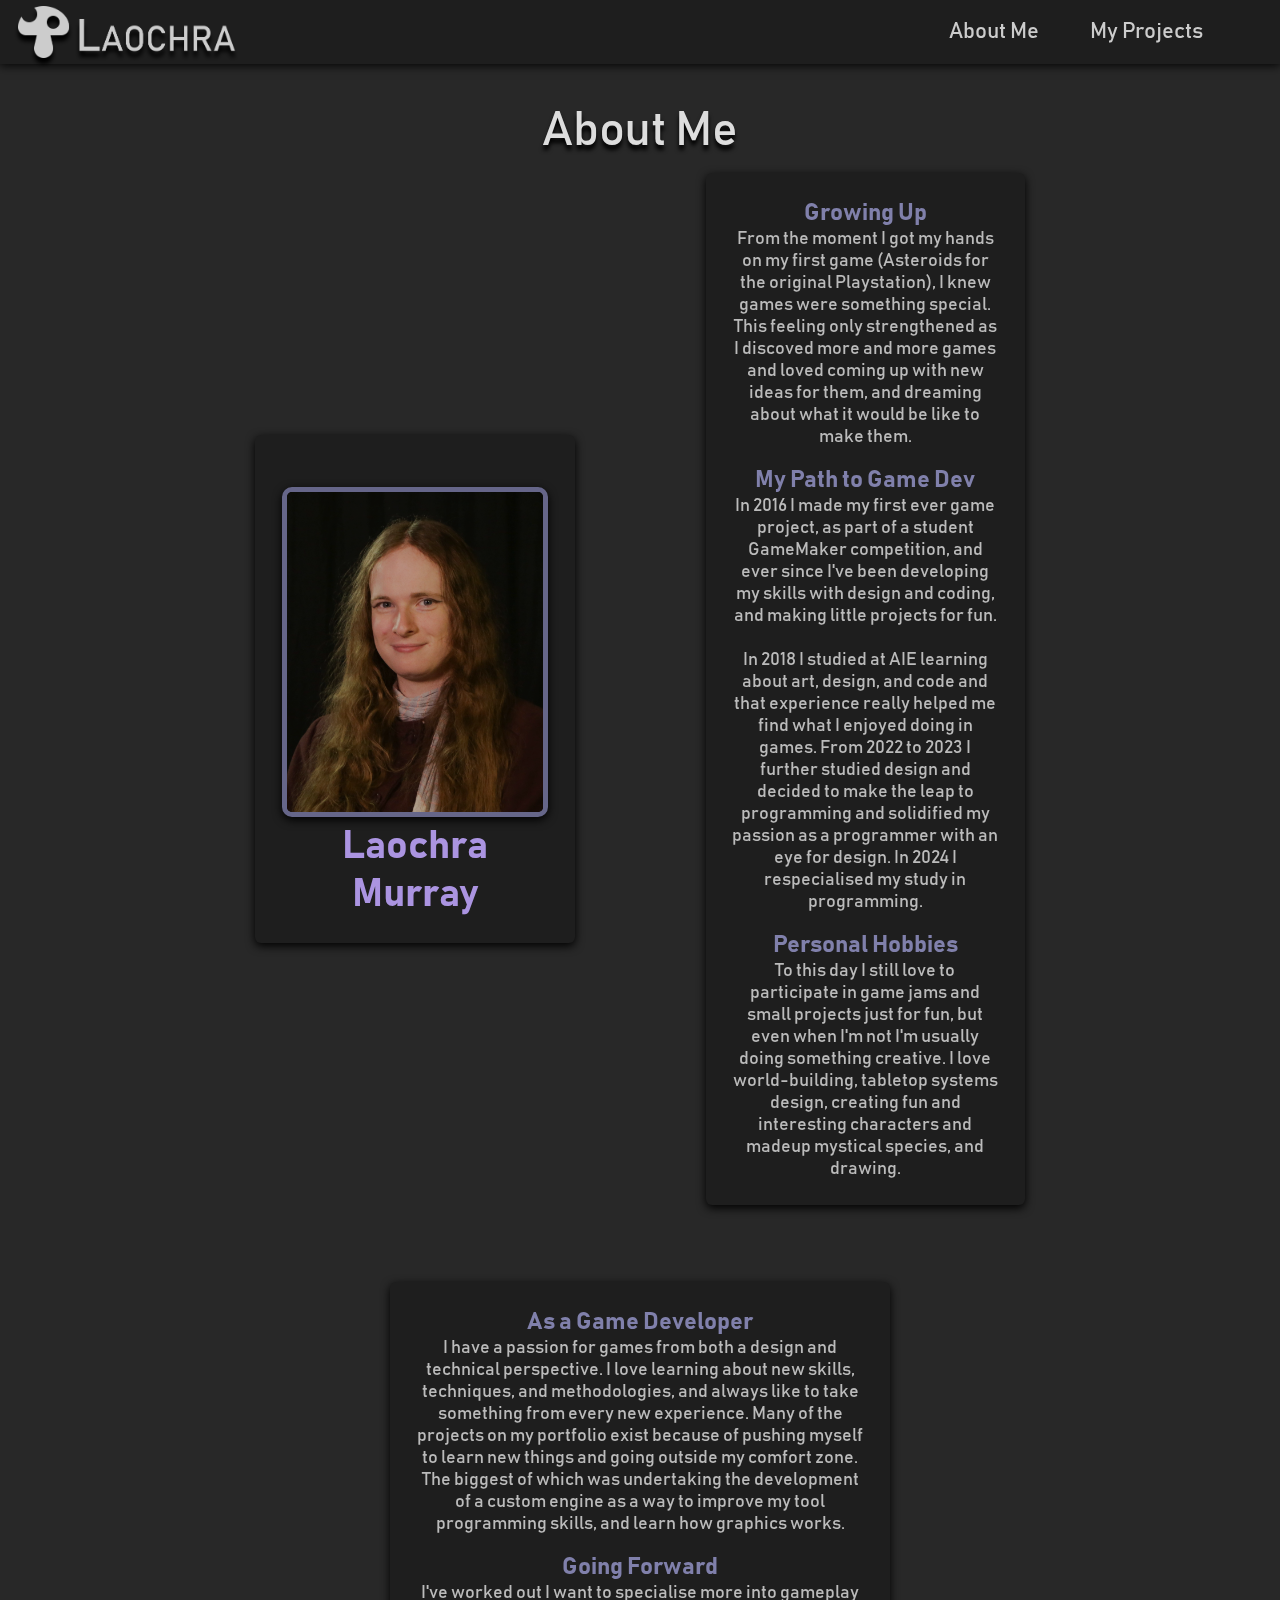
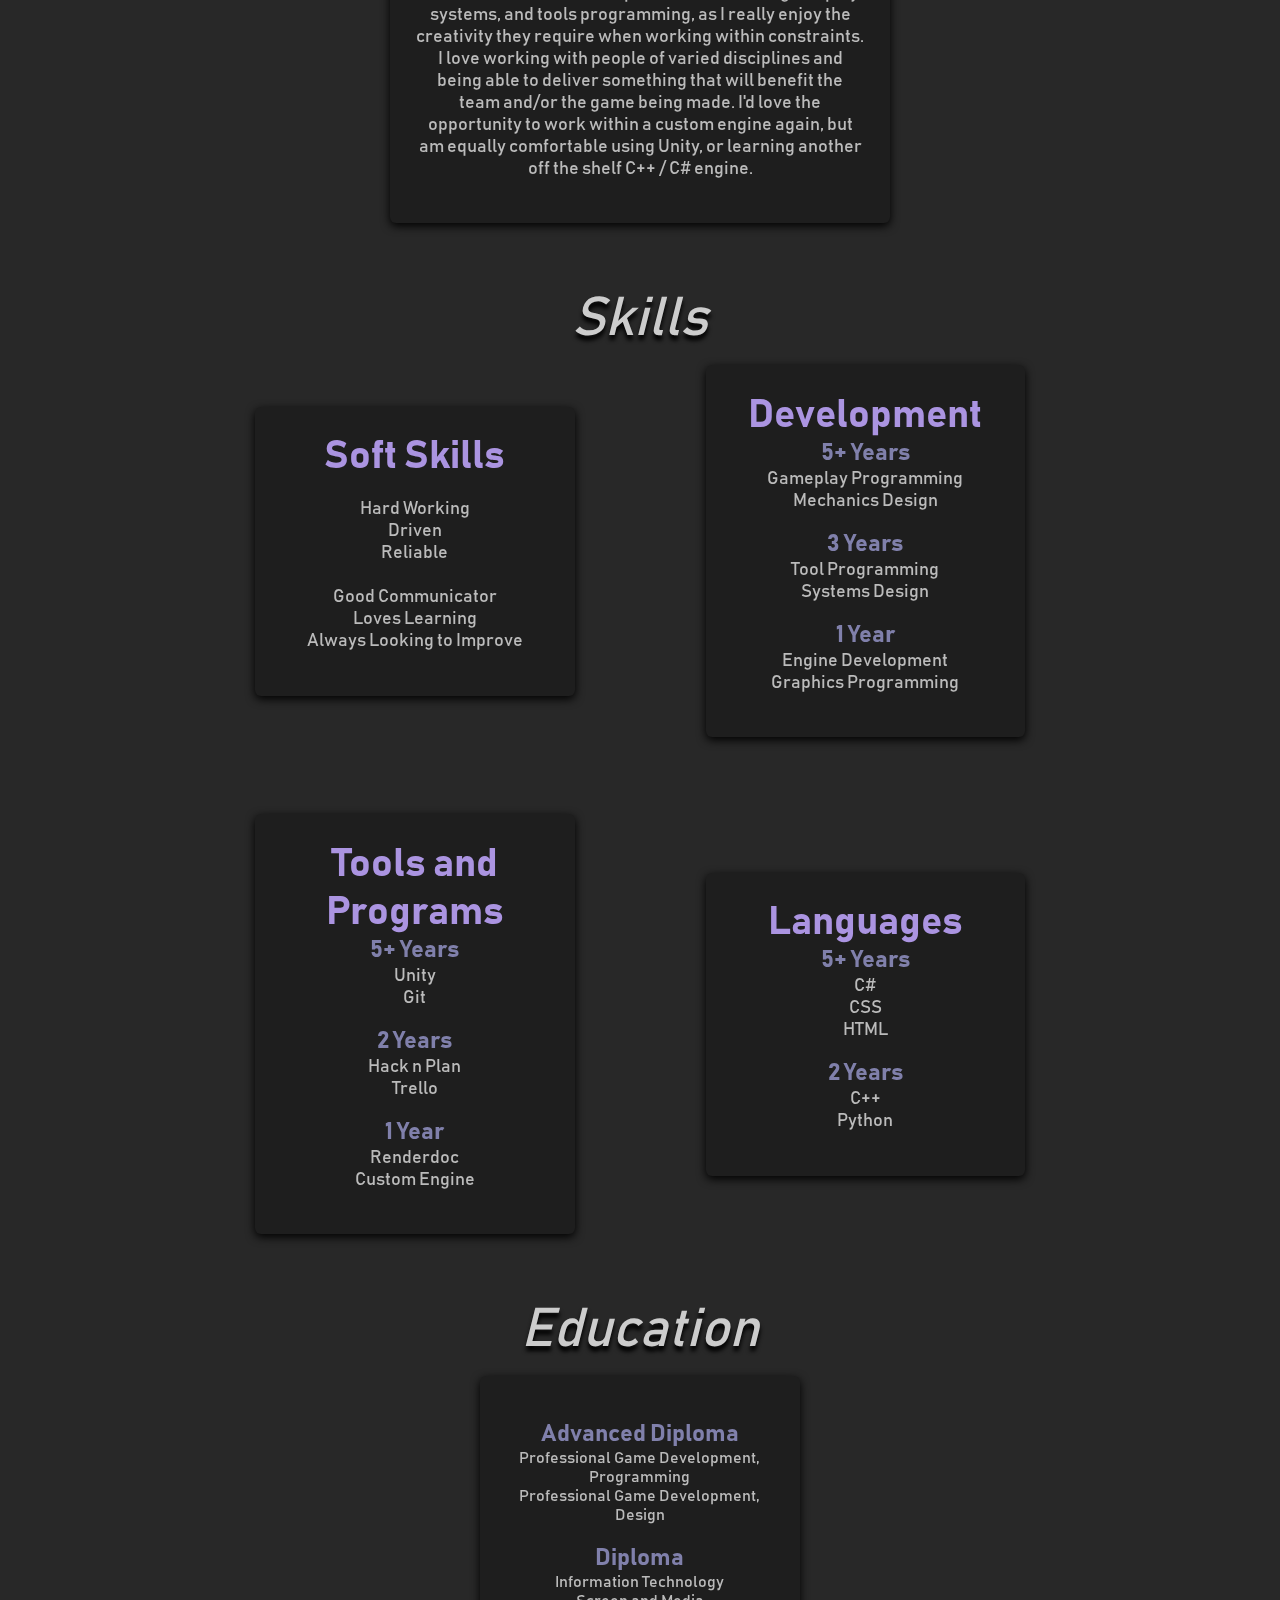
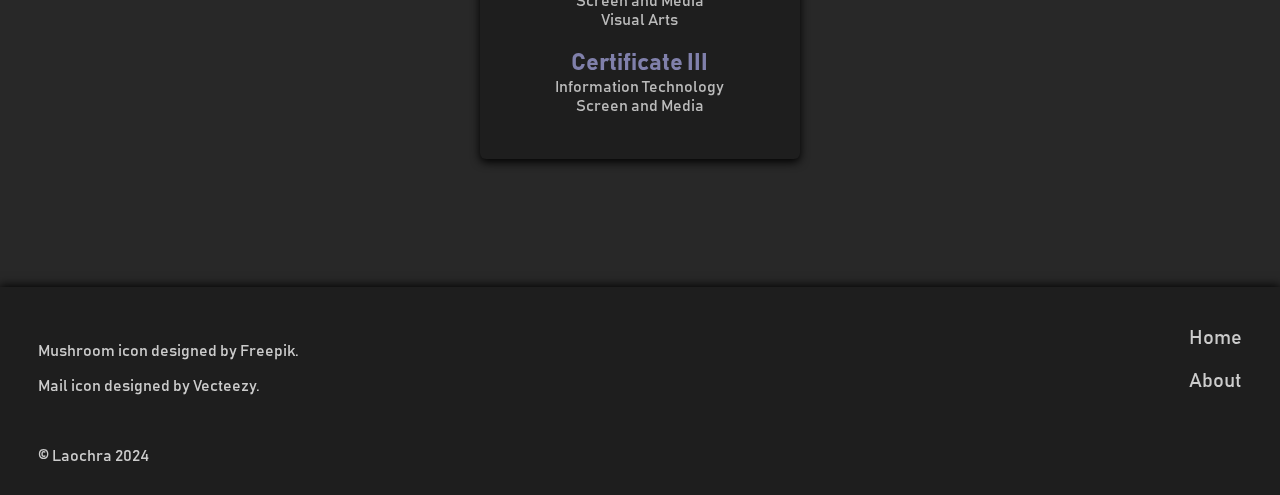
==== commit ec629599: "Started on Busharium Project Page and Implemented Layout Feedback" ====
--- a/about.html
+++ b/about.html
@@ -54,7 +54,6 @@
 			<div class="Profile">
 				<img style="margin-bottom:0;" src="images/main/Laochra.jpg" alt="Photo of Laochra">
 				<h1 style="margin-bottom:0;">Laochra Murray</h1>
-				<h3 style="margin-top:0;"> Photo taken by Murray Lorden </h3>
 			</div>
 			<div class="Profile">
 				<h3 style="margin-bottom:0; margin-top:0;">Growing Up</h3>
@@ -79,9 +78,22 @@
 				</p>
 			</div>
 
-
-			<div class="Divider" style="margin:5vw 0"></div>
-
+			<div class="Profile" id="WideProfile">
+				<h3>As a Game Developer</h3>
+				<p style="margin-top:0;">
+					I have a passion for games from both a design and technical perspective. I love learning about new skills, techniques,
+					and methodologies, and always like to take something from every new experience. Many of the projects on my portfolio
+					exist because of pushing myself to learn new things and going outside my comfort zone. The biggest of which was undertaking
+					the development of a custom engine as a way to improve my tool programming skills, and learn how graphics works.
+				</p>
+				<h3>Going Forward</h3>
+				<p style="margin-top:0;">
+					I've worked out I want to specialise more into gameplay systems, and tools programming, as I really enjoy the creativity they
+					require when working within constraints. I love working with people of varied disciplines and being able to deliver
+					something that will benefit the team and/or the game being made. I'd love the opportunity to work within a custom engine
+					again, but am equally comfortable using Unity, or learning another off the shelf C++ / C# engine.
+				</p>
+			</div>
 
 			<div class="Subheading">Skills</div>
 
@@ -104,69 +116,66 @@
 
 			<div class="Profile">
 				<h1 style="margin-bottom:0; margin-top:0;">Development</h1>
-				<p>
-					<h3>5+ Years</h3>
+				<h3>5+ Years</h3>
+				<p style="margin-top:0;">
 					Gameplay Programming
 					<br>
 					Mechanics Design
-					<br><br>
-
-					<h3>3 Years</h3>
+				</p>
+				<h3>3 Years</h3>
+				<p style="margin-top:0;">
 					Tool Programming
 					<br>
 					Systems Design
 				</p>
+				<h3>1 Year</h3>
+				<p style="margin-top:0;">
+					Engine Development
+					<br>
+					Graphics Programming
+				</p>
 			</div>
 
 			<div class="Profile">
 				<h1 style="margin-bottom:0; margin-top:0;">Tools and Programs</h1>
-				<p>
-					<h3>5+ Years</h3>
+				<h3>5+ Years</h3>
+				<p style="margin-top:0;">
 					Unity
 					<br>
 					Git
-					<br>
-					Excel + Sheets
-					<br>
-					Photoshop
-					<br><br>
-	
-					<h3>3 Years</h3>
+				</p>
+				<h3>2 Years</h3>
+				<p style="margin-top:0;">
 					Hack n Plan
 					<br>
-					Clip Studio
-					<br>
-					Maya
-					<br><br>
-					
-					<h3>2 Years</h3>
-					Illustrator
-					<br>
-					Hack n Plan
-					<br>
 					Trello
 				</p>
+				<h3>1 Year</h3>
+				<p style="margin-top:0;">
+					Renderdoc
+					<br>
+					Custom Engine
+				</p>
 			</div>
 
 			<div class="Profile">
 				<h1 style="margin-bottom:0; margin-top:0;">Languages</h1>
-				<p>
-					<h3>5+ Years</h3>
+				<h3>5+ Years</h3>
+				<p style="margin-top:0;">
 					C#
 					<br>
 					CSS
 					<br>
 					HTML
-					<br><br>
-					
-					<h3>2 Years</h3>
+				</p>
+				<h3>2 Years</h3>
+				<p style="margin-top:0;">
 					C++
 					<br>
 					Python
 				</p>
 			</div>
-			
-			<div class="Divider" style="margin:5vw 0 5vw 0"></div>
+
 		
 			<div class="ProfileContainer" style="margin-top:0;">
 				<div class="Subheading">Education</div>
--- a/css/main.css
+++ b/css/main.css
@@ -84,7 +84,7 @@
 
 .HeaderLogo:hover
 {
-	margin-left: 2.75vh;
+	transform:scale(1.025);
 	filter:
 		drop-shadow(0px 2px 0px rgb(171, 148, 225))
 		drop-shadow(0px -2px 0px rgb(171, 148, 225))
@@ -218,7 +218,7 @@
 
 .SocialMediaButton:hover
 {
-	left: 1vw;
+	transform:scale(1.1);
 	filter:
 		drop-shadow(0px 2px 0px rgb(171, 148, 225))
 		drop-shadow(0px -2px 0px rgb(171, 148, 225))
@@ -313,6 +313,14 @@
 	color: #dddddd;
 	transition-duration: 0.1s;
 }
+.Article h3
+{
+	width:100%;
+	margin-bottom:0;
+	text-align: center;
+
+	color: rgb(128, 128, 171);
+}
 .Article img
 {
 	width:20vw;
@@ -380,19 +388,12 @@
 	color:#bbbbbb;
 	background-color:rgb(30,30,30);
 	filter:drop-shadow(0 3px 5px black);
-	transition-duration: 0.1s;
 }
 
 #WideProfile
 {
 	width:35vw;
 	margin:1vw 15vw 5vw;
-}
-
-.Profile:hover
-{
-	cursor:default;
-	transform:scale(1.05);
 }
 
 .Profile img
@@ -427,22 +428,19 @@
 	font-size: 18px;
 }
 
-.Profile:hover p
-{
-	opacity:1;
-}
-
 .Profile a
 {
 	color:#bbbbbb;
 	text-decoration: none;
-	font-size: 1.7vw;
+	font-weight: 900;
+	color: rgb(128, 128, 171);
 	transition-duration: 0.1s;
 }
 
 .Profile a:hover
 {
-	color:#dddddd;
+	color:rgb(171, 148, 225);
+	cursor: pointer;
 }
 
 .ProfileButtonsContainer
@@ -586,11 +584,6 @@
 	.Profile img
 	{
 		width:40vw;
-	}
-	
-	.Profile a
-	{
-		font-size:3vw;
 	}
 	
 	.ProfileButton
@@ -708,8 +701,7 @@
 	
 	.SocialMediaButton:hover
 	{
-		left:auto;
-		right:4vw;
+		transform:scale(1.0);
 	}
 	
 	.Paragraph h1
@@ -760,20 +752,10 @@
 
 		padding:7.5vw;
 	}
-	
-	.Profile:hover
-	{
-		transform:none;
-	}
-	
+		
 	.Profile img
 	{
 		width:75vw;
-	}
-	
-	.Profile a
-	{
-		font-size:6vw;
 	}
 	
 	.Profile h1
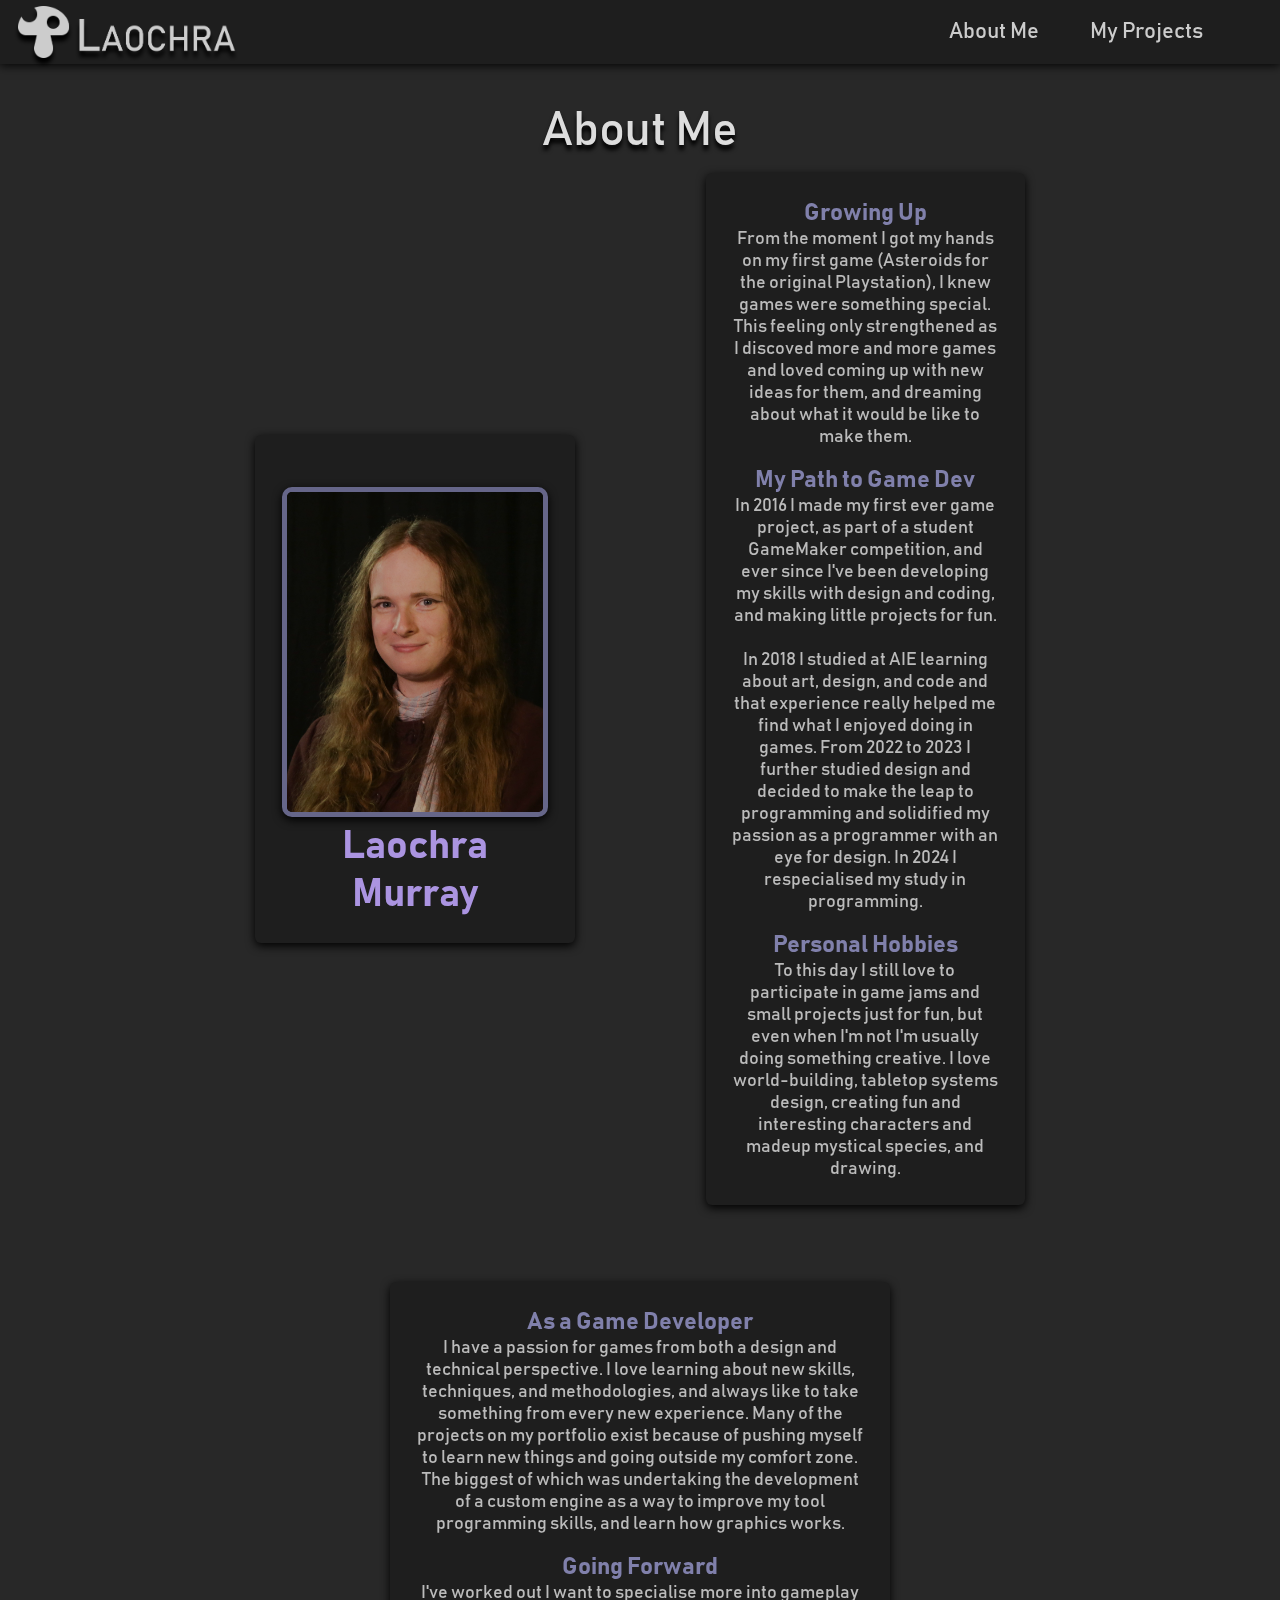
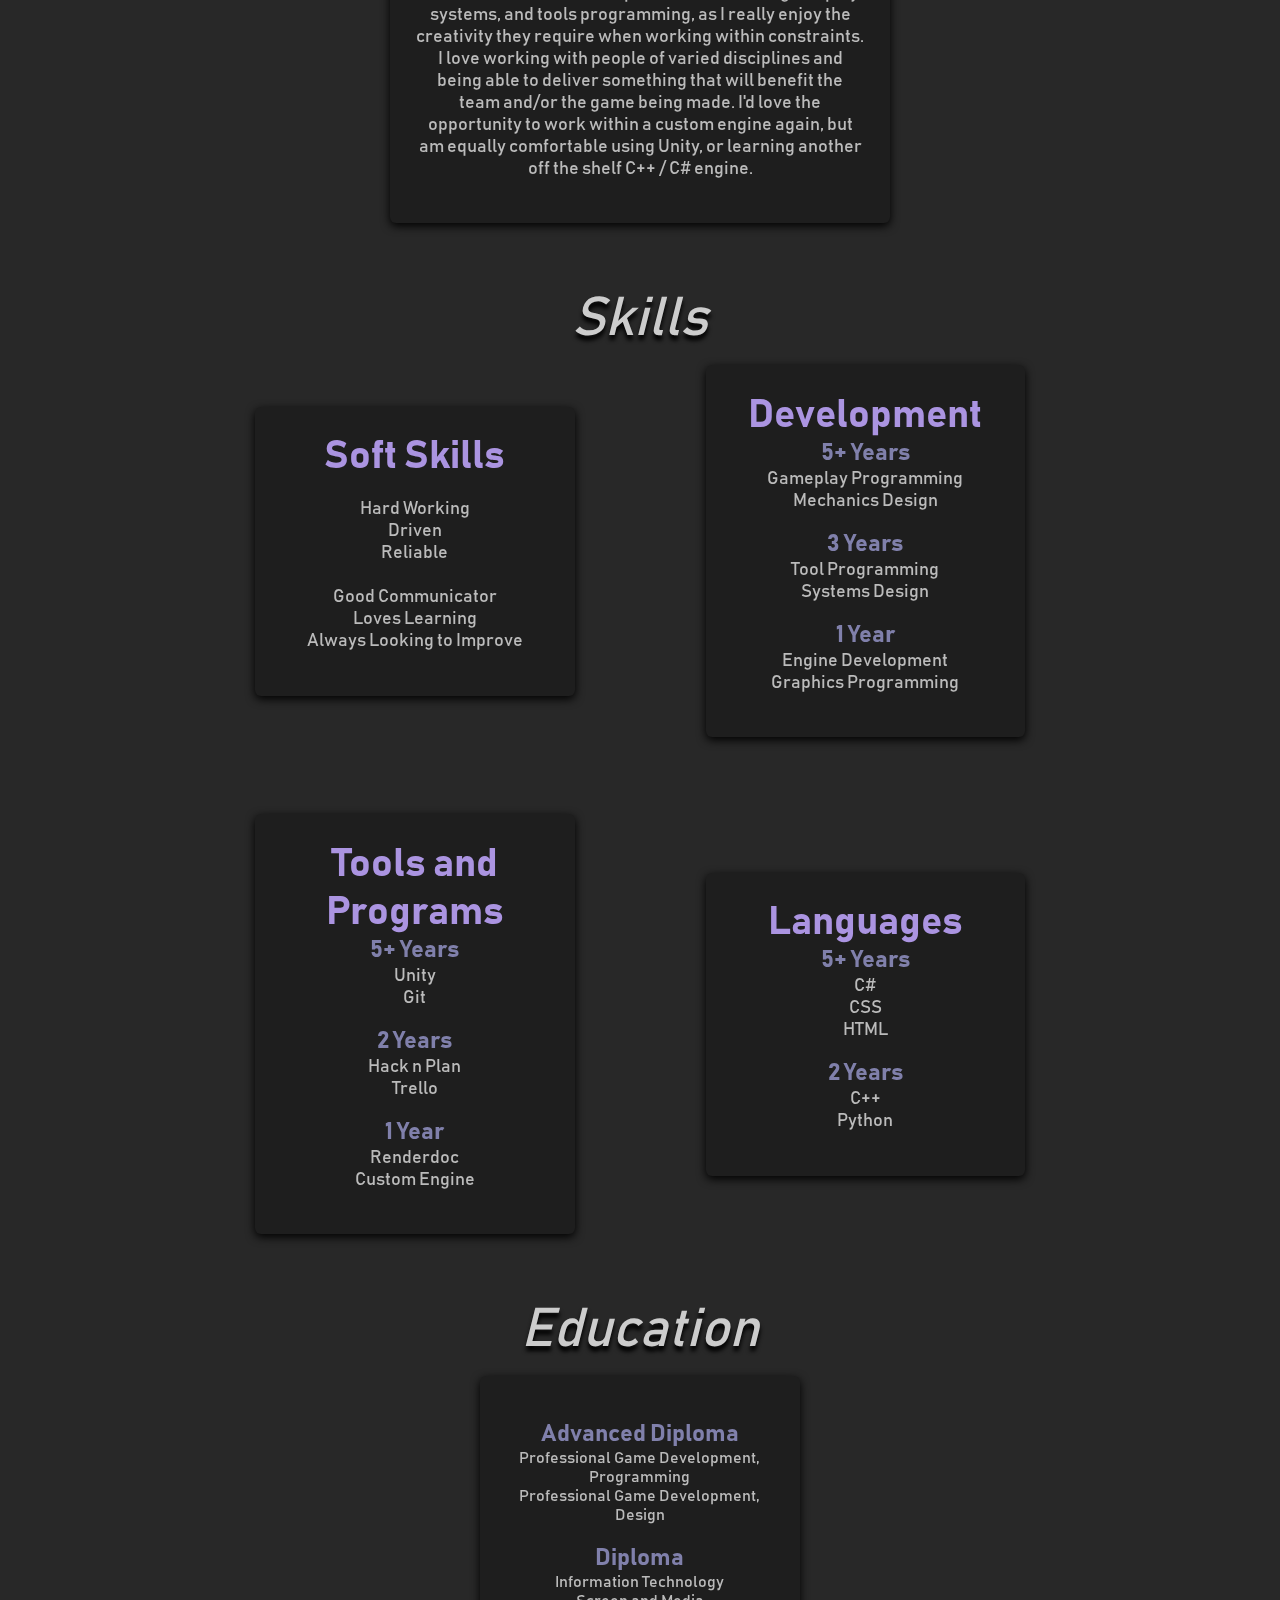
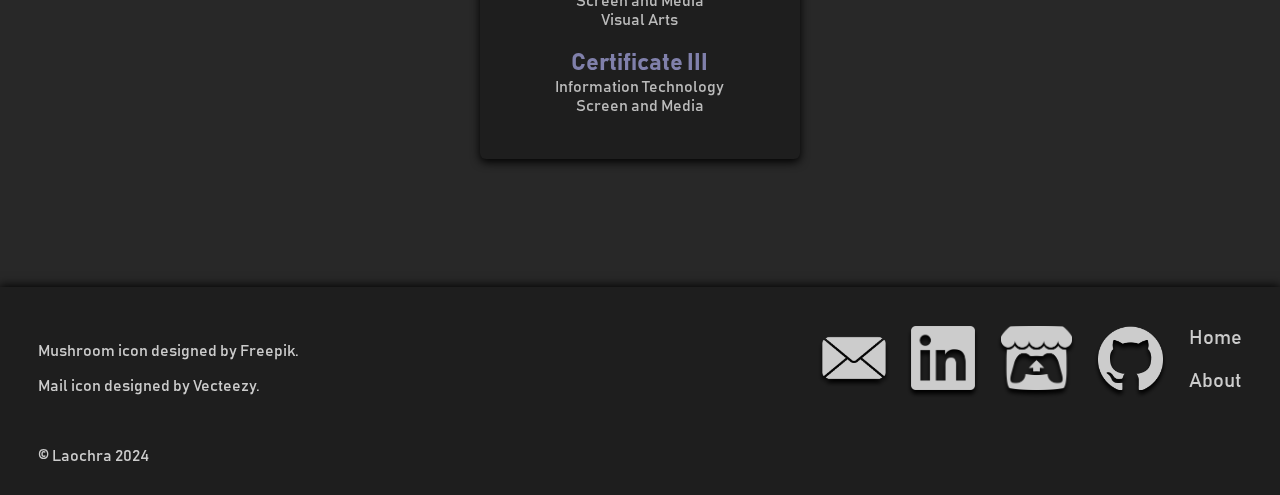
==== commit 8f17a1b0: "Added Social Media Buttons in Footer" ====
--- a/about.html
+++ b/about.html
@@ -226,6 +226,24 @@
 				<a href="about.html">About</a>
 				
 			</div>
+
+			<div>
+				<a href="https://github.com/Laochra" target="_blank" rel="noopener noreferrer">
+					<img class="SocialMediaButton" style="margin-right:2vw;" src="icons/main/github.png" alt="GitHub Link">					
+				</a>
+				
+				<a href="https://laochra.itch.io/" target="_blank" rel="noopener noreferrer">
+					<img class="SocialMediaButton" style="margin-right:2vw;" src="icons/main/itchio.png" alt="Itch.io Link">
+				</a>
+				
+				<a href="https://www.linkedin.com/in/laochra/" target="_blank" rel="noopener noreferrer">
+					<img class="SocialMediaButton" style="margin-right:2vw;" src="icons/main/linkedin.png" alt="LinkedIn Link">
+				</a>
+
+				<a href="mailto: laochraelle@outlook.com">
+					<img class="SocialMediaButton" style="margin-right:2vw;" src="icons/main/mail-icon.png" alt="Email Link">
+				</a>
+			</div>
 		</div>
 		
 	</body>
--- a/css/main.css
+++ b/css/main.css
@@ -518,8 +518,12 @@
 
 .Footer a:hover
 {
-	margin-right:0.5vw;
 	color:rgb(171, 148, 225);
+}
+
+.Footer .SocialMediaButton:hover
+{
+	transform:scale(1.0);
 }
 
 /* SMALL SCREEN ADJUSTMENTS */
@@ -594,7 +598,7 @@
 	
 	.FootNote
 	{
-		width:60vw;
+		width:40vw;
 	}
 }
 
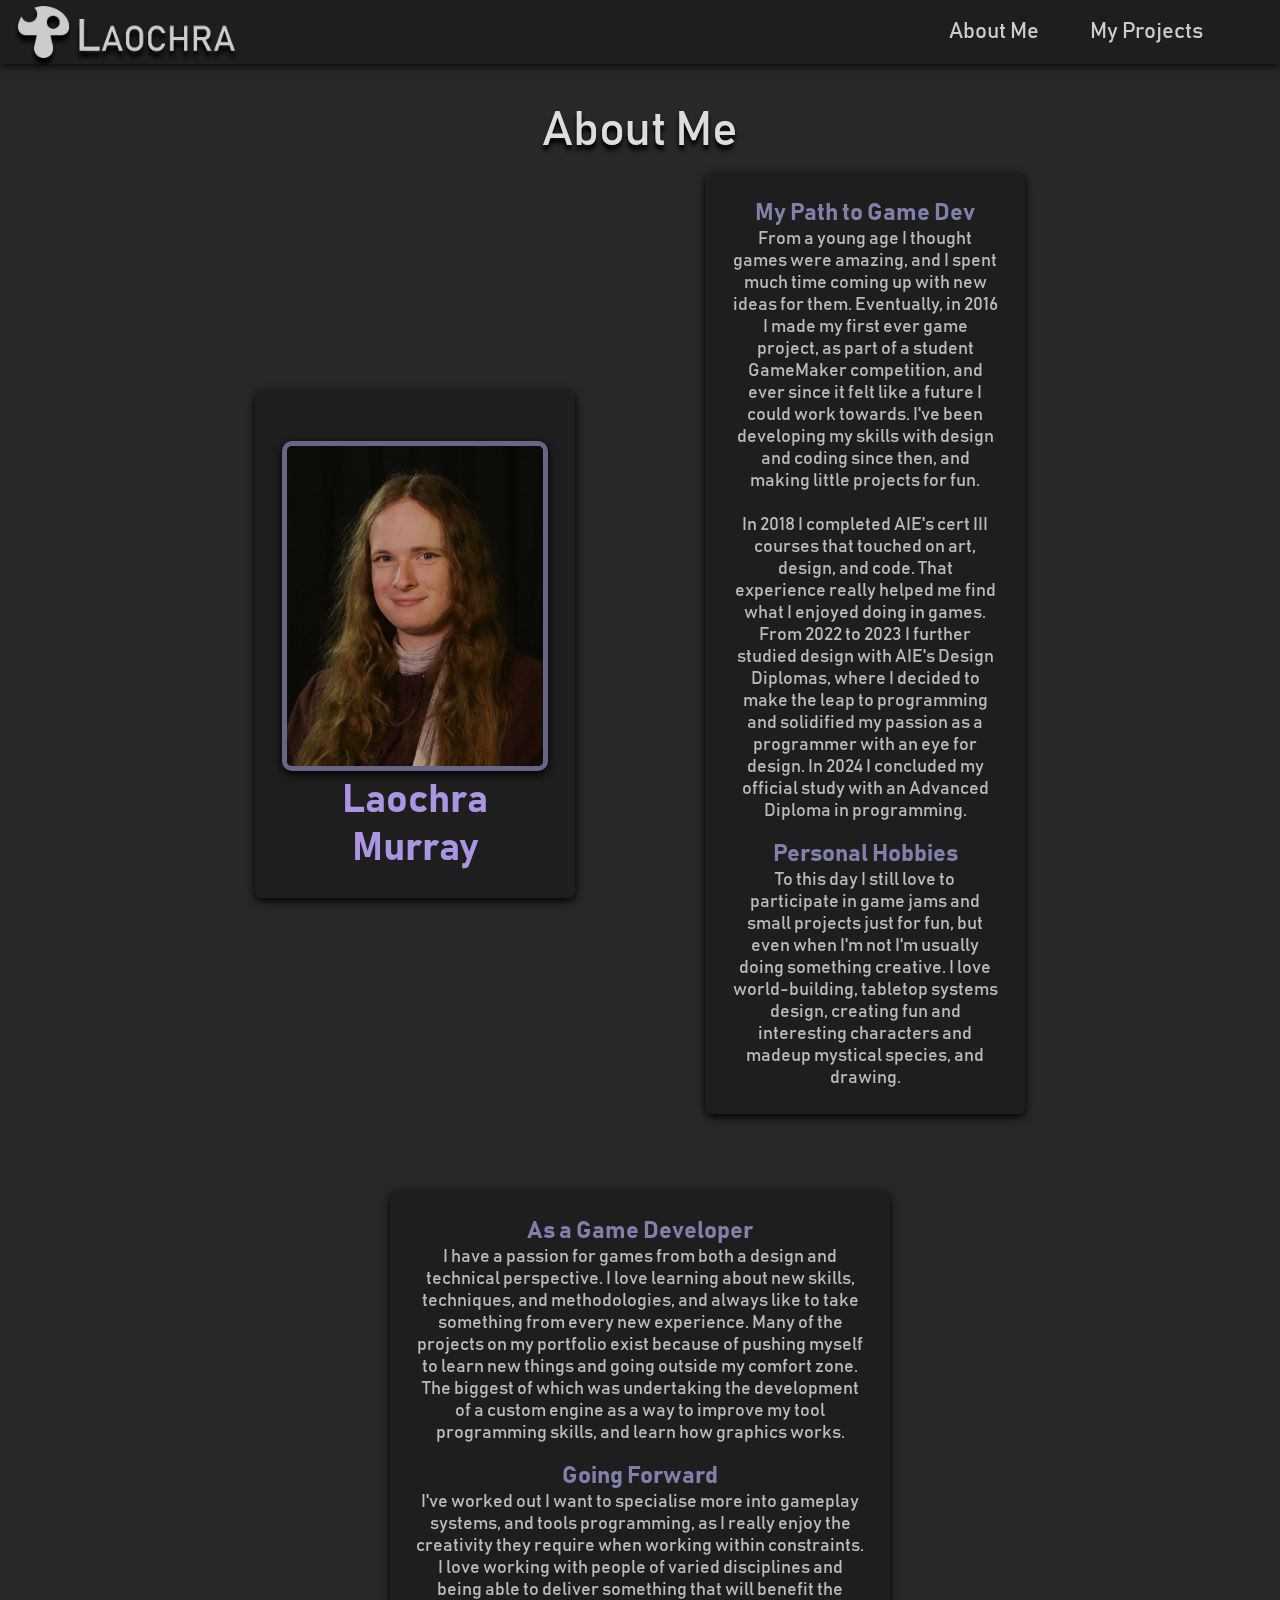
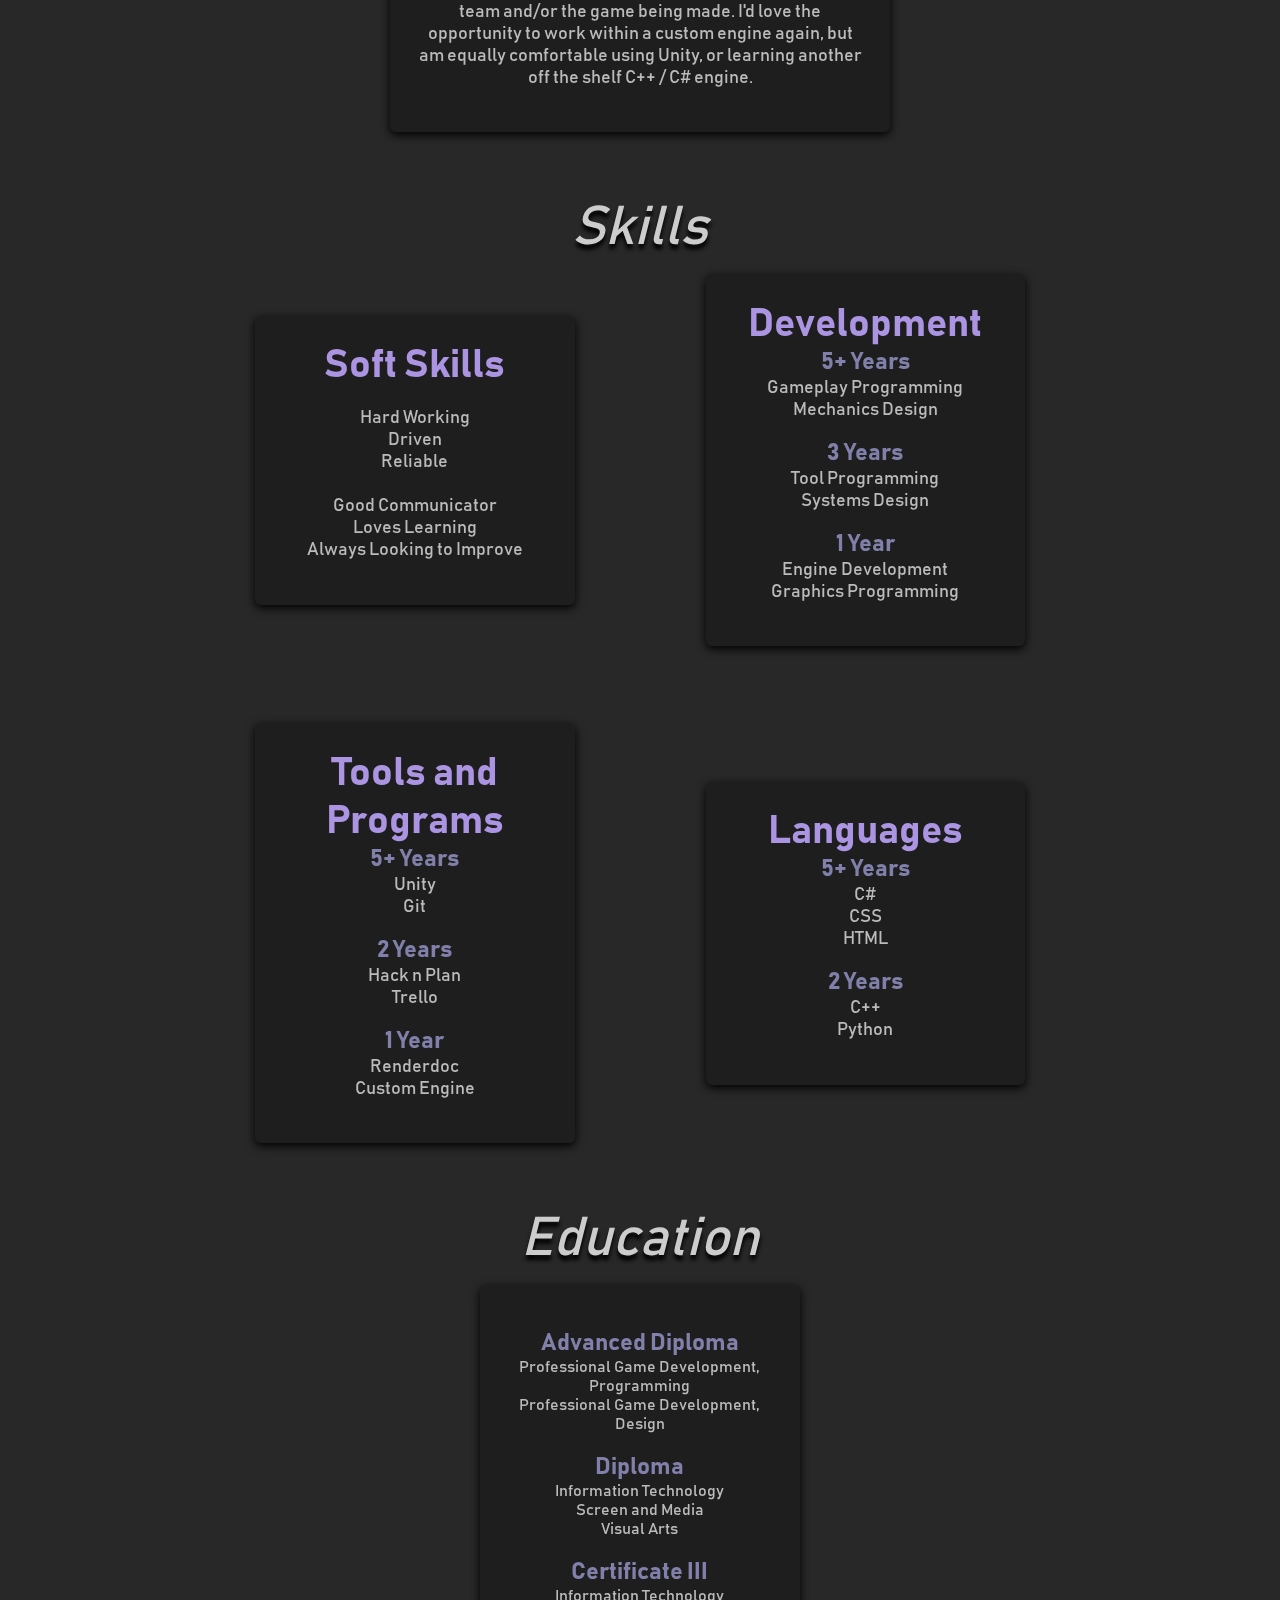
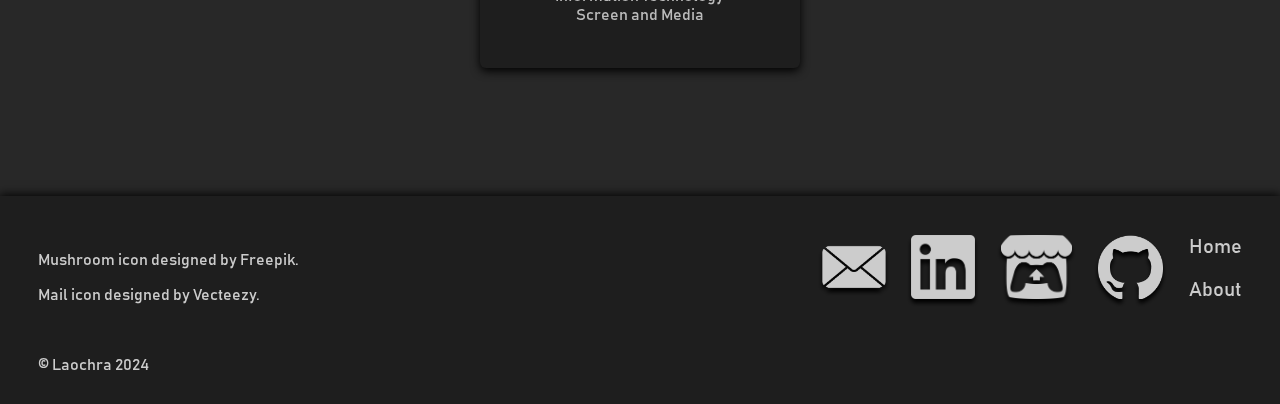
==== commit 4d36f3fa: "Simplified About Me Section" ====
--- a/about.html
+++ b/about.html
@@ -56,25 +56,24 @@
 				<h1 style="margin-bottom:0;">Laochra Murray</h1>
 			</div>
 			<div class="Profile">
-				<h3 style="margin-bottom:0; margin-top:0;">Growing Up</h3>
-				<p style="margin-top:0;">
-					From the moment I got my hands on my first game (Asteroids for the original Playstation), I knew games were something special.
-					This feeling only strengthened as I discoved more and more games and loved coming up with new ideas for them, and dreaming about what it would be like to make them.
-				</p>
-
 				<h3 style="margin-bottom:0; margin-top:0;">My Path to Game Dev</h3>
 				<p style="margin-top:0;">
-					In 2016 I made my first ever game project, as part of a student GameMaker competition, and ever since I've been developing my skills with design and coding, and making little projects for fun.
+					From a young age I thought games were amazing, and I spent much time coming up with new ideas for them.
+					Eventually, in 2016 I made my first ever game project, as part of a student GameMaker competition,
+					and ever since it felt like a future I could work towards. I've been developing my skills with
+					design and coding since then, and making little projects for fun.
 					<br><br>
-					In 2018 I studied at AIE learning about art, design, and code and that experience really helped me find what I enjoyed doing in games.
-					From 2022 to 2023 I further studied design and decided to make the leap to programming and solidified my passion as a programmer with an eye for design.
-					In 2024 I respecialised my study in programming.
+					In 2018 I completed AIE's cert III courses that touched on art, design, and code. That experience
+					really helped me find what I enjoyed doing in games. From 2022 to 2023 I further studied design with AIE's
+					Design Diplomas, where I decided to make the leap to programming and solidified my passion as a programmer
+					with an eye for design. In 2024 I concluded my official study with an Advanced Diploma in programming.
 				</p>
 
 				<h3 style="margin-bottom:0; margin-top:0;">Personal Hobbies</h3>
 				<p style="margin-top:0; margin-bottom:0">
-					To this day I still love to participate in game jams and small projects just for fun, but even when I'm not I'm usually doing something creative.
-					I love world-building, tabletop systems design, creating fun and interesting characters and madeup mystical species, and drawing.
+					To this day I still love to participate in game jams and small projects just for fun, but even when I'm
+					not I'm usually doing something creative. I love world-building, tabletop systems design, creating fun
+					and interesting characters and madeup mystical species, and drawing.
 				</p>
 			</div>
 
